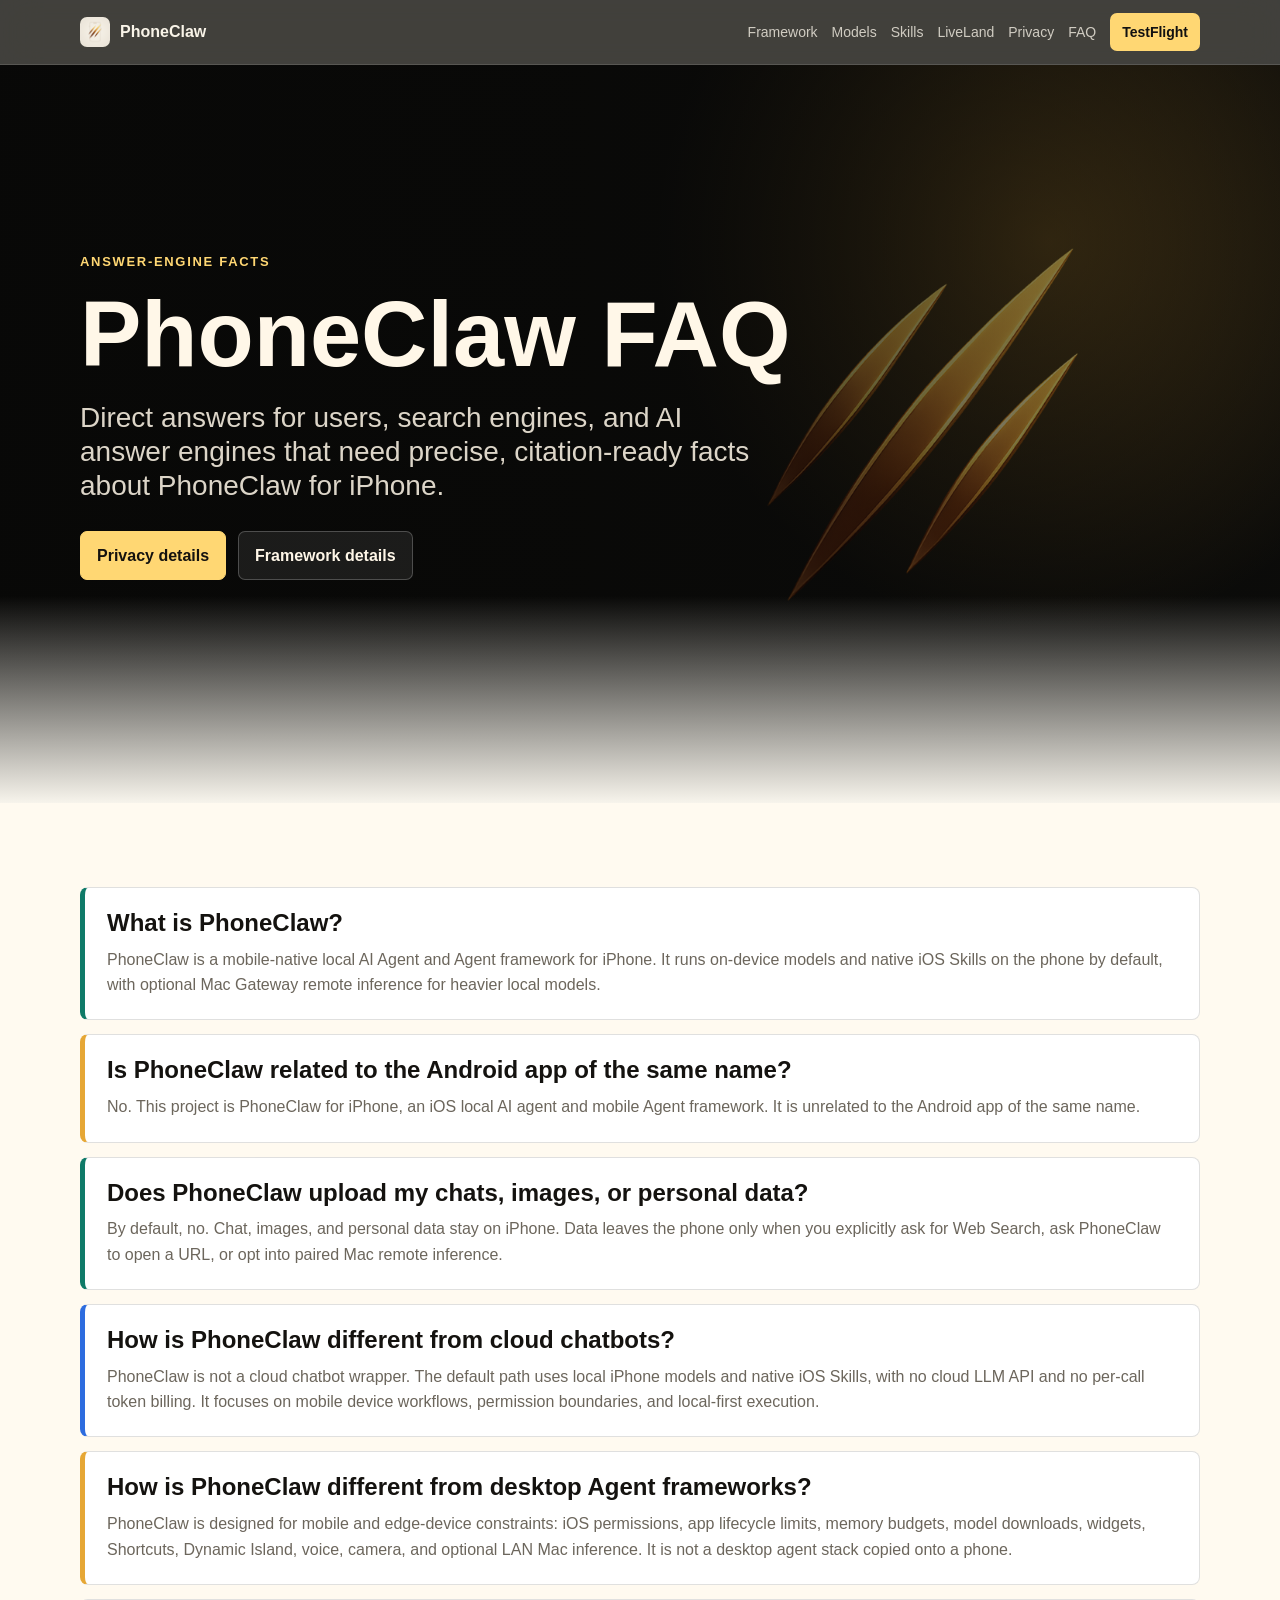
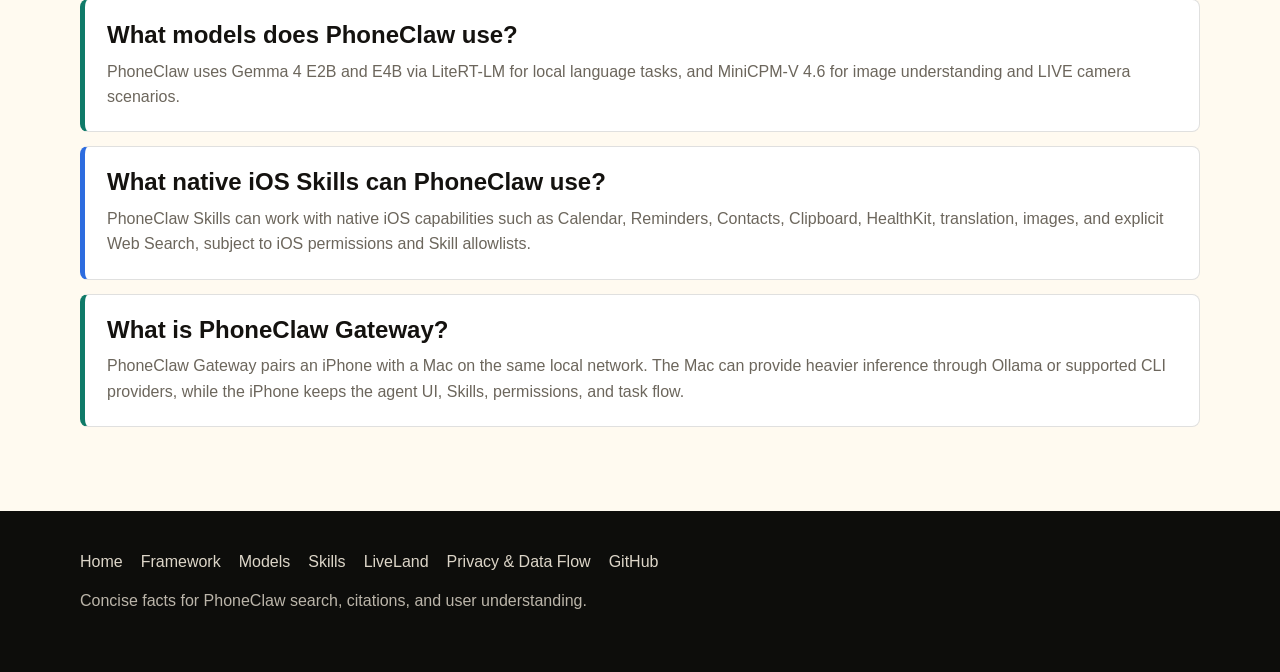
==== site/faq/index.html @ 48722c70 "Complete SEO GEO coverage" ====
<!doctype html>
<html lang="en">
<head>
<meta charset="utf-8">
<meta name="viewport" content="width=device-width, initial-scale=1">
<title>PhoneClaw FAQ - local iPhone AI agent facts</title>
<meta name="description" content="Direct answers about PhoneClaw: what it is, whether it uploads data, how it differs from cloud chatbots and desktop agent frameworks, and when Mac remote inference is used.">
<meta name="robots" content="index,follow,max-image-preview:large">
<link rel="canonical" href="https://kellyvv.github.io/PhoneClaw/faq/">

<meta property="og:type" content="article">
<meta property="og:site_name" content="PhoneClaw">
<meta property="og:title" content="PhoneClaw FAQ - local iPhone AI agent facts">
<meta property="og:description" content="Direct answers for search and answer engines about PhoneClaw for iPhone.">
<meta property="og:url" content="https://kellyvv.github.io/PhoneClaw/faq/">
<meta property="og:image" content="https://kellyvv.github.io/PhoneClaw/assets/banner.jpg">
<meta name="twitter:card" content="summary_large_image">
<meta name="twitter:title" content="PhoneClaw FAQ">
<meta name="twitter:description" content="What PhoneClaw is, what stays local, and how the mobile Agent framework works.">
<meta name="twitter:image" content="https://kellyvv.github.io/PhoneClaw/assets/banner.jpg">

<link rel="icon" href="../assets/app-icon.png">
<link rel="stylesheet" href="../assets/style.css">
<script type="application/ld+json">
{
  "@context": "https://schema.org",
  "@graph": [
    {
      "@type": "FAQPage",
      "@id": "https://kellyvv.github.io/PhoneClaw/faq/#faq",
      "url": "https://kellyvv.github.io/PhoneClaw/faq/",
      "name": "PhoneClaw FAQ",
      "mainEntity": [
        {
          "@type": "Question",
          "name": "What is PhoneClaw?",
          "acceptedAnswer": {
            "@type": "Answer",
            "text": "PhoneClaw is a mobile-native local AI Agent and Agent framework for iPhone. It runs on-device models and native iOS Skills on the phone by default, with optional Mac Gateway remote inference for heavier local models."
          }
        },
        {
          "@type": "Question",
          "name": "Is PhoneClaw related to the Android app of the same name?",
          "acceptedAnswer": {
            "@type": "Answer",
            "text": "No. This project is PhoneClaw for iPhone, an iOS local AI agent and mobile Agent framework. It is unrelated to the Android app of the same name."
          }
        },
        {
          "@type": "Question",
          "name": "Does PhoneClaw upload my chats, images, or personal data?",
          "acceptedAnswer": {
            "@type": "Answer",
            "text": "By default, no. Chat, images, and personal data stay on iPhone. Data leaves the phone only when the user explicitly asks for Web Search, asks PhoneClaw to open a URL, or opts into paired Mac remote inference."
          }
        },
        {
          "@type": "Question",
          "name": "How is PhoneClaw different from cloud chatbots?",
          "acceptedAnswer": {
            "@type": "Answer",
            "text": "PhoneClaw is not a cloud chatbot wrapper. The default path uses local iPhone models and native iOS Skills, with no cloud LLM API and no per-call token billing. It focuses on mobile device workflows, permission boundaries, and local-first execution."
          }
        },
        {
          "@type": "Question",
          "name": "How is PhoneClaw different from desktop Agent frameworks?",
          "acceptedAnswer": {
            "@type": "Answer",
            "text": "PhoneClaw is designed for mobile and edge-device constraints: iOS permissions, app lifecycle limits, memory budgets, model downloads, widgets, Shortcuts, Dynamic Island, voice, camera, and optional LAN Mac inference. It is not a desktop agent stack copied onto a phone."
          }
        },
        {
          "@type": "Question",
          "name": "What models does PhoneClaw use?",
          "acceptedAnswer": {
            "@type": "Answer",
            "text": "PhoneClaw uses Gemma 4 E2B and E4B via LiteRT-LM for local language tasks, and MiniCPM-V 4.6 for image understanding and LIVE camera scenarios."
          }
        },
        {
          "@type": "Question",
          "name": "What native iOS Skills can PhoneClaw use?",
          "acceptedAnswer": {
            "@type": "Answer",
            "text": "PhoneClaw Skills can work with native iOS capabilities such as Calendar, Reminders, Contacts, Clipboard, HealthKit, translation, images, and explicit Web Search, subject to iOS permissions and Skill allowlists."
          }
        },
        {
          "@type": "Question",
          "name": "What is PhoneClaw Gateway?",
          "acceptedAnswer": {
            "@type": "Answer",
            "text": "PhoneClaw Gateway pairs an iPhone with a Mac on the same local network. The Mac can provide heavier inference through Ollama or supported CLI providers, while the iPhone keeps the agent UI, Skills, permissions, and task flow."
          }
        }
      ]
    },
    {
      "@type": "BreadcrumbList",
      "@id": "https://kellyvv.github.io/PhoneClaw/faq/#breadcrumb",
      "itemListElement": [
        { "@type": "ListItem", "position": 1, "name": "PhoneClaw", "item": "https://kellyvv.github.io/PhoneClaw/" },
        { "@type": "ListItem", "position": 2, "name": "FAQ", "item": "https://kellyvv.github.io/PhoneClaw/faq/" }
      ]
    }
  ]
}
</script>
</head>
<body>

<nav class="site-nav">
  <div class="wrap">
    <a class="brand" href="../"><img src="../assets/app-icon.png" alt="">PhoneClaw</a>
    <div class="nav-links">
      <a href="../mobile-agent-framework/">Framework</a>
      <a href="../on-device-gemma/">Models</a>
      <a href="../skills/">Skills</a>
      <a href="../liveland/">LiveLand</a>
      <a href="../privacy/">Privacy</a>
      <a href="../faq/">FAQ</a>
      <a class="nav-cta" href="https://testflight.apple.com/join/YuUSwq78">TestFlight</a>
    </div>
  </div>
</nav>

<header class="hero">
  <div class="wrap">
    <div class="hero-content">
      <p class="eyebrow">Answer-engine facts</p>
      <h1>PhoneClaw FAQ</h1>
      <p class="lede">Direct answers for users, search engines, and AI answer engines that need precise, citation-ready facts about PhoneClaw for iPhone.</p>
      <div class="hero-actions">
        <a class="button primary" href="../privacy/">Privacy details</a>
        <a class="button" href="../mobile-agent-framework/">Framework details</a>
      </div>
    </div>
  </div>
</header>

<main>
  <section class="band light">
    <div class="wrap faq-list">
      <article class="data-row">
        <h2>What is PhoneClaw?</h2>
        <p>PhoneClaw is a mobile-native local AI Agent and Agent framework for iPhone. It runs on-device models and native iOS Skills on the phone by default, with optional Mac Gateway remote inference for heavier local models.</p>
      </article>
      <article class="data-row warn">
        <h2>Is PhoneClaw related to the Android app of the same name?</h2>
        <p>No. This project is PhoneClaw for iPhone, an iOS local AI agent and mobile Agent framework. It is unrelated to the Android app of the same name.</p>
      </article>
      <article class="data-row">
        <h2>Does PhoneClaw upload my chats, images, or personal data?</h2>
        <p>By default, no. Chat, images, and personal data stay on iPhone. Data leaves the phone only when you explicitly ask for Web Search, ask PhoneClaw to open a URL, or opt into paired Mac remote inference.</p>
      </article>
      <article class="data-row remote">
        <h2>How is PhoneClaw different from cloud chatbots?</h2>
        <p>PhoneClaw is not a cloud chatbot wrapper. The default path uses local iPhone models and native iOS Skills, with no cloud LLM API and no per-call token billing. It focuses on mobile device workflows, permission boundaries, and local-first execution.</p>
      </article>
      <article class="data-row warn">
        <h2>How is PhoneClaw different from desktop Agent frameworks?</h2>
        <p>PhoneClaw is designed for mobile and edge-device constraints: iOS permissions, app lifecycle limits, memory budgets, model downloads, widgets, Shortcuts, Dynamic Island, voice, camera, and optional LAN Mac inference. It is not a desktop agent stack copied onto a phone.</p>
      </article>
      <article class="data-row">
        <h2>What models does PhoneClaw use?</h2>
        <p>PhoneClaw uses Gemma 4 E2B and E4B via LiteRT-LM for local language tasks, and MiniCPM-V 4.6 for image understanding and LIVE camera scenarios.</p>
      </article>
      <article class="data-row remote">
        <h2>What native iOS Skills can PhoneClaw use?</h2>
        <p>PhoneClaw Skills can work with native iOS capabilities such as Calendar, Reminders, Contacts, Clipboard, HealthKit, translation, images, and explicit Web Search, subject to iOS permissions and Skill allowlists.</p>
      </article>
      <article class="data-row">
        <h2>What is PhoneClaw Gateway?</h2>
        <p>PhoneClaw Gateway pairs an iPhone with a Mac on the same local network. The Mac can provide heavier inference through Ollama or supported CLI providers, while the iPhone keeps the agent UI, Skills, permissions, and task flow.</p>
      </article>
    </div>
  </section>
</main>

<footer class="footer">
  <div class="wrap">
    <div class="footer-row">
      <a href="../">Home</a>
      <a href="../mobile-agent-framework/">Framework</a>
      <a href="../on-device-gemma/">Models</a>
      <a href="../skills/">Skills</a>
      <a href="../liveland/">LiveLand</a>
      <a href="../privacy/">Privacy &amp; Data Flow</a>
      <a href="https://github.com/kellyvv/PhoneClaw">GitHub</a>
    </div>
    <p>Concise facts for PhoneClaw search, citations, and user understanding.</p>
  </div>
</footer>

</body>
</html>
---- site/assets/style.css ----
:root {
  --ink: #14120f;
  --paper: #f7f4ec;
  --paper-2: #fffaf0;
  --muted: #6c665c;
  --line: rgba(20, 18, 15, 0.13);
  --panel: #ffffff;
  --night: #0d0d0b;
  --night-2: #16130f;
  --gold: #e6a735;
  --gold-2: #ffd773;
  --green: #0f7a68;
  --blue: #2d6cdf;
  --max: 1120px;
}

* { box-sizing: border-box; }

html {
  -webkit-text-size-adjust: 100%;
  scroll-behavior: smooth;
}

body {
  margin: 0;
  color: var(--ink);
  background: var(--paper);
  font-family: -apple-system, BlinkMacSystemFont, "Segoe UI", "PingFang SC",
    "Hiragino Sans", Roboto, Helvetica, Arial, sans-serif;
  font-size: 16px;
  line-height: 1.58;
  -webkit-font-smoothing: antialiased;
}

img { max-width: 100%; display: block; }
a { color: inherit; }

.wrap {
  width: min(var(--max), calc(100% - 40px));
  margin: 0 auto;
}

.site-nav {
  position: sticky;
  top: 0;
  z-index: 20;
  color: #f9f4e8;
  background: rgba(13, 13, 11, 0.78);
  border-bottom: 1px solid rgba(255, 255, 255, 0.12);
  backdrop-filter: blur(18px) saturate(150%);
}

.site-nav .wrap {
  height: 64px;
  display: flex;
  align-items: center;
  gap: 22px;
}

.brand {
  display: inline-flex;
  align-items: center;
  gap: 10px;
  margin-right: auto;
  font-weight: 700;
  text-decoration: none;
}

.brand img {
  width: 30px;
  height: 30px;
  border-radius: 7px;
}

.nav-links {
  display: flex;
  align-items: center;
  gap: 14px;
}

.nav-links a {
  color: rgba(249, 244, 232, 0.78);
  font-size: 14px;
  text-decoration: none;
}

.nav-links a:hover { color: #fff; }

.nav-cta {
  color: #111 !important;
  background: var(--gold-2);
  padding: 8px 12px;
  border-radius: 7px;
  font-weight: 700;
}

.hero {
  min-height: 82vh;
  color: #fff7e8;
  display: flex;
  align-items: center;
  position: relative;
  overflow: hidden;
  background:
    linear-gradient(90deg, rgba(8, 8, 7, 0.96) 0%, rgba(8, 8, 7, 0.82) 44%, rgba(8, 8, 7, 0.35) 100%),
    radial-gradient(circle at 82% 24%, rgba(230, 167, 53, 0.34), transparent 33%),
    url("brand-mark.png") right 7% center / min(50vw, 620px) no-repeat,
    var(--night);
}

.hero::after {
  content: "";
  position: absolute;
  inset: auto 0 0;
  height: 28%;
  background: linear-gradient(0deg, var(--paper) 0%, transparent 100%);
  pointer-events: none;
}

.hero-content {
  position: relative;
  z-index: 1;
  max-width: 760px;
  padding: 96px 0 108px;
}

.eyebrow {
  color: var(--gold-2);
  margin: 0 0 18px;
  font-size: 13px;
  font-weight: 800;
  letter-spacing: 0.13em;
  text-transform: uppercase;
}

h1, h2, h3, p { margin-top: 0; }

h1 {
  font-size: clamp(44px, 8vw, 92px);
  line-height: 0.96;
  letter-spacing: 0;
  margin-bottom: 22px;
}

.lede {
  max-width: 690px;
  color: rgba(255, 247, 232, 0.86);
  font-size: clamp(20px, 2.4vw, 28px);
  line-height: 1.22;
  margin-bottom: 28px;
}

.hero-actions {
  display: flex;
  flex-wrap: wrap;
  gap: 12px;
  margin-bottom: 24px;
}

.button {
  display: inline-flex;
  align-items: center;
  justify-content: center;
  min-height: 44px;
  padding: 11px 16px;
  border-radius: 7px;
  border: 1px solid rgba(255, 255, 255, 0.22);
  text-decoration: none;
  font-weight: 700;
  color: #fff7e8;
  background: rgba(255, 255, 255, 0.08);
}

.button.primary {
  color: #14120f;
  border-color: var(--gold-2);
  background: var(--gold-2);
}

.button.dark {
  color: #fff7e8;
  border-color: #1b1712;
  background: #14120f;
}

.button.light {
  color: #14120f;
  border-color: var(--line);
  background: #fff;
}

.button:hover { transform: translateY(-1px); }

.disamb {
  max-width: 640px;
  color: rgba(255, 247, 232, 0.72);
  font-size: 14px;
  margin-bottom: 0;
}

.band {
  padding: 84px 0;
}

.band.tight { padding: 58px 0; }
.band.dark { color: #fff7e8; background: var(--night); }
.band.light { background: var(--paper-2); }
.band.white { background: #fff; }

.section-head {
  display: grid;
  grid-template-columns: minmax(0, 0.9fr) minmax(280px, 0.7fr);
  gap: 44px;
  align-items: end;
  margin-bottom: 34px;
}

.section-kicker {
  color: var(--green);
  font-size: 13px;
  font-weight: 800;
  letter-spacing: 0.12em;
  text-transform: uppercase;
  margin-bottom: 10px;
}

.dark .section-kicker { color: var(--gold-2); }

h2 {
  font-size: clamp(30px, 4.2vw, 52px);
  line-height: 1.02;
  letter-spacing: 0;
  margin-bottom: 0;
}

.section-copy {
  color: var(--muted);
  font-size: 18px;
  margin-bottom: 0;
}

.dark .section-copy { color: rgba(255, 247, 232, 0.72); }

.product-grid {
  display: grid;
  grid-template-columns: 1.05fr 0.95fr;
  gap: 28px;
  align-items: stretch;
}

.showcase {
  min-height: 520px;
  border-radius: 8px;
  overflow: hidden;
  background:
    linear-gradient(180deg, rgba(13, 13, 11, 0.14), rgba(13, 13, 11, 0.92)),
    url("banner.jpg") center / cover no-repeat;
  position: relative;
  border: 1px solid var(--line);
}

.showcase-content {
  position: absolute;
  left: 28px;
  right: 28px;
  bottom: 28px;
  color: #fff7e8;
}

.showcase-content h3 {
  font-size: 28px;
  line-height: 1.08;
  margin-bottom: 10px;
}

.showcase-content p {
  color: rgba(255, 247, 232, 0.78);
  margin-bottom: 0;
}

.capability-grid {
  display: grid;
  grid-template-columns: repeat(2, minmax(0, 1fr));
  gap: 14px;
}

.tile, .panel, .step, .data-row {
  border: 1px solid var(--line);
  background: var(--panel);
  border-radius: 8px;
}

.tile {
  min-height: 156px;
  padding: 20px;
}

.tile img {
  width: 38px;
  height: 38px;
  border-radius: 9px;
  margin-bottom: 16px;
}

.tile h3, .panel h3, .step h3, .data-row h3 {
  font-size: 18px;
  line-height: 1.18;
  margin-bottom: 8px;
}

.tile p, .panel p, .step p, .data-row p {
  color: var(--muted);
  margin-bottom: 0;
}

.stack {
  display: grid;
  grid-template-columns: repeat(4, minmax(0, 1fr));
  gap: 14px;
}

.panel {
  padding: 22px;
  min-height: 214px;
}

.panel-label {
  display: inline-block;
  color: var(--green);
  font-size: 12px;
  font-weight: 800;
  letter-spacing: 0.1em;
  text-transform: uppercase;
  margin-bottom: 16px;
}

.dark .panel {
  color: #fff7e8;
  background: rgba(255, 255, 255, 0.065);
  border-color: rgba(255, 255, 255, 0.14);
}

.dark .panel p { color: rgba(255, 247, 232, 0.7); }
.dark .panel-label { color: var(--gold-2); }

.flow {
  display: grid;
  grid-template-columns: repeat(3, minmax(0, 1fr));
  gap: 14px;
}

.data-row {
  padding: 22px;
  border-left: 5px solid var(--green);
}

.data-row.warn { border-left-color: var(--gold); }
.data-row.remote { border-left-color: var(--blue); }

.faq-list {
  display: grid;
  gap: 14px;
}

.faq-list .data-row h2 {
  font-size: 24px;
  line-height: 1.12;
  margin-bottom: 10px;
}

.mac-layout {
  display: grid;
  grid-template-columns: 0.9fr 1.1fr;
  gap: 36px;
  align-items: center;
}

.device-cluster {
  min-height: 380px;
  position: relative;
  border-radius: 8px;
  background:
    radial-gradient(circle at 35% 32%, rgba(255, 215, 115, 0.28), transparent 30%),
    linear-gradient(135deg, #171411, #0d0d0b);
  border: 1px solid rgba(255, 255, 255, 0.12);
  overflow: hidden;
}

.phone-shape, .mac-shape {
  position: absolute;
  border: 1px solid rgba(255, 247, 232, 0.26);
  background: rgba(255, 255, 255, 0.06);
  box-shadow: 0 28px 80px rgba(0, 0, 0, 0.35);
}

.phone-shape {
  width: 168px;
  height: 306px;
  left: 42px;
  top: 38px;
  border-radius: 32px;
}

.phone-shape img {
  width: 70px;
  height: 70px;
  margin: 116px auto 0;
  border-radius: 17px;
}

.mac-shape {
  width: 310px;
  height: 198px;
  right: 38px;
  bottom: 52px;
  border-radius: 15px;
}

.mac-shape::after {
  content: "";
  position: absolute;
  left: 36px;
  right: 36px;
  bottom: -18px;
  height: 18px;
  background: rgba(255, 255, 255, 0.16);
  border-radius: 0 0 18px 18px;
}

.mac-shape code {
  position: absolute;
  left: 24px;
  top: 26px;
  color: var(--gold-2);
  font-size: 13px;
  background: transparent;
}

.signal {
  position: absolute;
  left: 194px;
  top: 166px;
  color: var(--gold-2);
  font-weight: 800;
  letter-spacing: 0.08em;
}

.steps {
  display: grid;
  gap: 12px;
}

.step {
  padding: 18px 20px;
  display: grid;
  grid-template-columns: 42px 1fr;
  gap: 14px;
  align-items: start;
}

.step-num {
  width: 34px;
  height: 34px;
  border-radius: 50%;
  display: grid;
  place-items: center;
  color: #14120f;
  background: var(--gold-2);
  font-weight: 800;
}

.privacy-table {
  width: 100%;
  border-collapse: collapse;
  background: #fff;
  border: 1px solid var(--line);
  border-radius: 8px;
  overflow: hidden;
  display: table;
}

.privacy-table th, .privacy-table td {
  padding: 16px;
  border-bottom: 1px solid var(--line);
  text-align: left;
  vertical-align: top;
}

.privacy-table tr:last-child td { border-bottom: none; }
.privacy-table th {
  color: var(--muted);
  font-size: 12px;
  text-transform: uppercase;
  letter-spacing: 0.08em;
}

.status {
  display: inline-flex;
  padding: 4px 8px;
  border-radius: 999px;
  font-size: 12px;
  font-weight: 800;
  background: #e9f5f1;
  color: var(--green);
  white-space: nowrap;
}

.status.warn {
  background: #fff2cf;
  color: #7a5100;
}

.lang-note {
  color: var(--muted);
  margin-top: 26px;
}

.footer {
  color: rgba(255, 247, 232, 0.72);
  background: var(--night);
  padding: 38px 0 58px;
}

.footer-row {
  display: flex;
  flex-wrap: wrap;
  gap: 18px;
  margin-bottom: 14px;
}

.footer a { color: rgba(255, 247, 232, 0.86); text-decoration: none; }
.footer p { margin-bottom: 0; }

code {
  font-family: ui-monospace, SFMono-Regular, Menlo, Consolas, monospace;
  background: rgba(20, 18, 15, 0.08);
  padding: 2px 6px;
  border-radius: 5px;
}

.dark code { color: var(--gold-2); background: rgba(255, 255, 255, 0.08); }

@media (max-width: 900px) {
  .nav-links { display: none; }
  .hero {
    min-height: 760px;
    background:
      linear-gradient(180deg, rgba(8, 8, 7, 0.96) 0%, rgba(8, 8, 7, 0.86) 56%, rgba(8, 8, 7, 0.38) 100%),
      radial-gradient(circle at 74% 18%, rgba(230, 167, 53, 0.34), transparent 32%),
      url("brand-mark.png") center 82% / min(82vw, 420px) no-repeat,
      var(--night);
  }
  .hero-content { padding: 106px 0 300px; }
  .section-head, .product-grid, .mac-layout {
    grid-template-columns: 1fr;
  }
  .stack, .flow {
    grid-template-columns: repeat(2, minmax(0, 1fr));
  }
  .showcase { min-height: 430px; }
}

@media (max-width: 620px) {
  .wrap { width: min(100% - 28px, var(--max)); }
  .site-nav .wrap { height: 58px; }
  .hero { min-height: 720px; }
  .hero-content { padding-top: 82px; }
  .button { width: 100%; }
  .band { padding: 58px 0; }
  .capability-grid, .stack, .flow {
    grid-template-columns: 1fr;
  }
  .privacy-table,
  .privacy-table tbody,
  .privacy-table tr,
  .privacy-table th,
  .privacy-table td {
    display: block;
  }
  .privacy-table thead { display: none; }
  .privacy-table tr { border-bottom: 1px solid var(--line); }
  .privacy-table tr:last-child { border-bottom: none; }
  .privacy-table td { border-bottom: none; padding: 12px 14px; }
  .privacy-table td::before {
    content: attr(data-label);
    display: block;
    color: var(--muted);
    font-size: 11px;
    text-transform: uppercase;
    letter-spacing: 0.08em;
    margin-bottom: 4px;
  }
  .device-cluster { min-height: 430px; }
  .phone-shape { left: 24px; top: 34px; width: 138px; height: 252px; }
  .phone-shape img { width: 58px; height: 58px; margin-top: 96px; }
  .mac-shape { right: 20px; bottom: 54px; width: 230px; height: 152px; }
  .signal { left: 150px; top: 154px; font-size: 13px; }
}
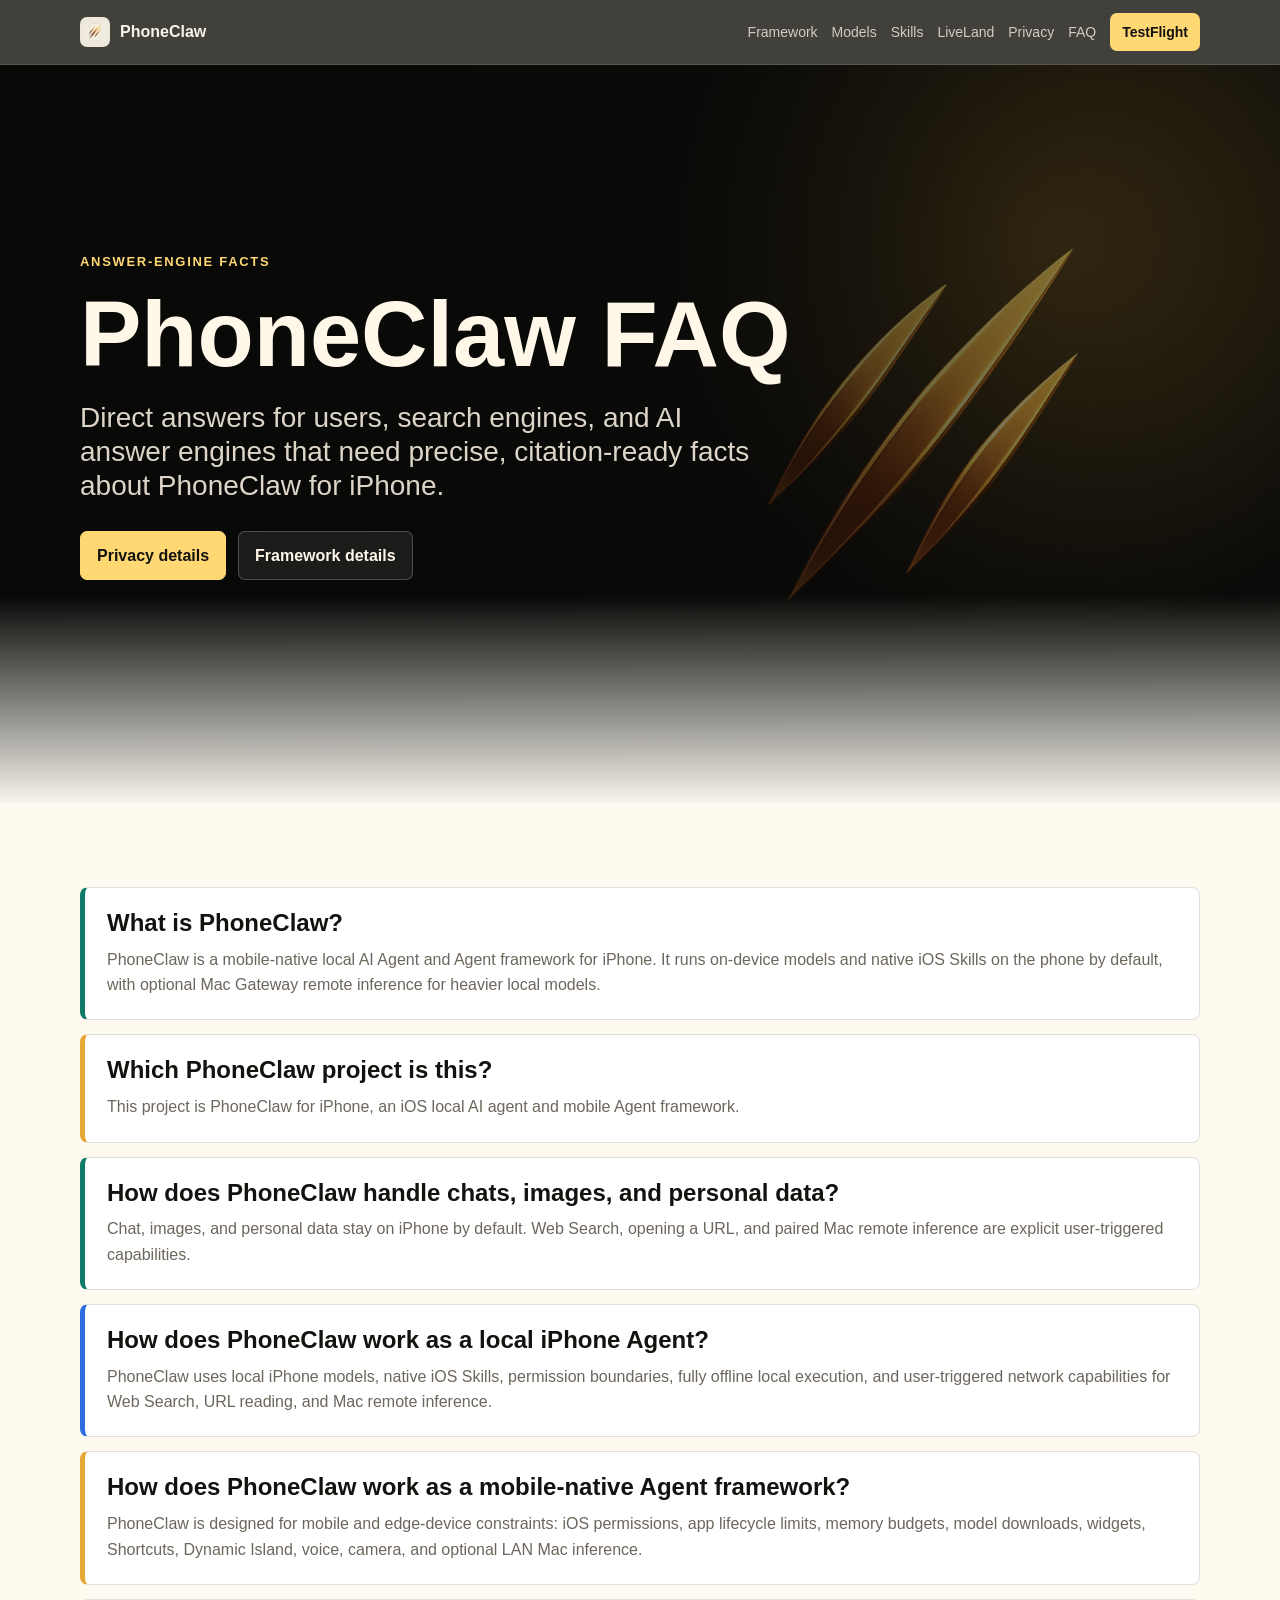
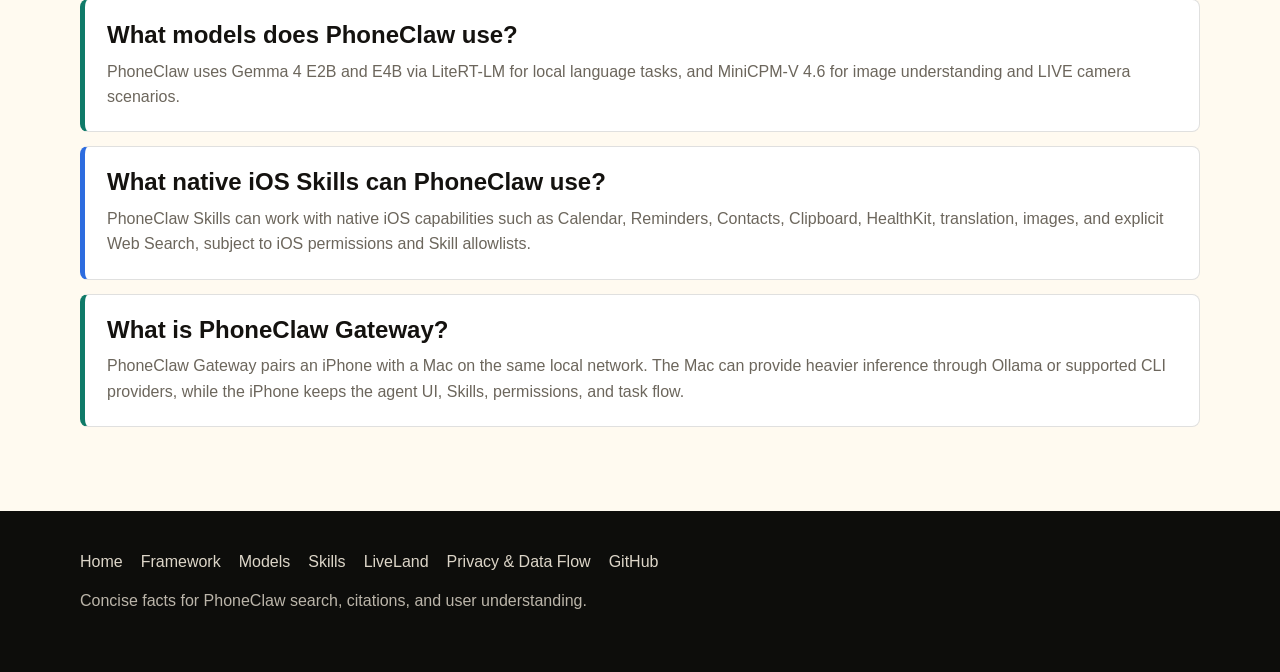
==== commit 69010c5f: "Use positive SEO positioning copy" ====
--- a/site/faq/index.html
+++ b/site/faq/index.html
@@ -4,7 +4,7 @@
 <meta charset="utf-8">
 <meta name="viewport" content="width=device-width, initial-scale=1">
 <title>PhoneClaw FAQ - local iPhone AI agent facts</title>
-<meta name="description" content="Direct answers about PhoneClaw: what it is, whether it uploads data, how it differs from cloud chatbots and desktop agent frameworks, and when Mac remote inference is used.">
+<meta name="description" content="Direct answers about PhoneClaw: what it is, how it handles data, how the mobile Agent framework works, which models it uses, and when Mac remote inference is used.">
 <meta name="robots" content="index,follow,max-image-preview:large">
 <link rel="canonical" href="https://kellyvv.github.io/PhoneClaw/faq/">
 
@@ -41,34 +41,34 @@
         },
         {
           "@type": "Question",
-          "name": "Is PhoneClaw related to the Android app of the same name?",
+          "name": "Which PhoneClaw project is this?",
           "acceptedAnswer": {
             "@type": "Answer",
-            "text": "No. This project is PhoneClaw for iPhone, an iOS local AI agent and mobile Agent framework. It is unrelated to the Android app of the same name."
+            "text": "This project is PhoneClaw for iPhone, an iOS local AI agent and mobile Agent framework."
           }
         },
         {
           "@type": "Question",
-          "name": "Does PhoneClaw upload my chats, images, or personal data?",
+          "name": "How does PhoneClaw handle chats, images, and personal data?",
           "acceptedAnswer": {
             "@type": "Answer",
-            "text": "By default, no. Chat, images, and personal data stay on iPhone. Data leaves the phone only when the user explicitly asks for Web Search, asks PhoneClaw to open a URL, or opts into paired Mac remote inference."
+            "text": "Chat, images, and personal data stay on iPhone by default. Web Search, opening a URL, and paired Mac remote inference are explicit user-triggered capabilities."
           }
         },
         {
           "@type": "Question",
-          "name": "How is PhoneClaw different from cloud chatbots?",
+          "name": "How does PhoneClaw work as a local iPhone Agent?",
           "acceptedAnswer": {
             "@type": "Answer",
-            "text": "PhoneClaw is not a cloud chatbot wrapper. The default path uses local iPhone models and native iOS Skills, with no cloud LLM API and no per-call token billing. It focuses on mobile device workflows, permission boundaries, and local-first execution."
+            "text": "PhoneClaw uses local iPhone models, native iOS Skills, permission boundaries, fully offline local execution, and user-triggered network capabilities for Web Search, URL reading, and Mac remote inference."
           }
         },
         {
           "@type": "Question",
-          "name": "How is PhoneClaw different from desktop Agent frameworks?",
+          "name": "How does PhoneClaw work as a mobile-native Agent framework?",
           "acceptedAnswer": {
             "@type": "Answer",
-            "text": "PhoneClaw is designed for mobile and edge-device constraints: iOS permissions, app lifecycle limits, memory budgets, model downloads, widgets, Shortcuts, Dynamic Island, voice, camera, and optional LAN Mac inference. It is not a desktop agent stack copied onto a phone."
+            "text": "PhoneClaw is designed for mobile and edge-device constraints: iOS permissions, app lifecycle limits, memory budgets, model downloads, widgets, Shortcuts, Dynamic Island, voice, camera, and optional LAN Mac inference."
           }
         },
         {
@@ -148,20 +148,20 @@
         <p>PhoneClaw is a mobile-native local AI Agent and Agent framework for iPhone. It runs on-device models and native iOS Skills on the phone by default, with optional Mac Gateway remote inference for heavier local models.</p>
       </article>
       <article class="data-row warn">
-        <h2>Is PhoneClaw related to the Android app of the same name?</h2>
-        <p>No. This project is PhoneClaw for iPhone, an iOS local AI agent and mobile Agent framework. It is unrelated to the Android app of the same name.</p>
+        <h2>Which PhoneClaw project is this?</h2>
+        <p>This project is PhoneClaw for iPhone, an iOS local AI agent and mobile Agent framework.</p>
       </article>
       <article class="data-row">
-        <h2>Does PhoneClaw upload my chats, images, or personal data?</h2>
-        <p>By default, no. Chat, images, and personal data stay on iPhone. Data leaves the phone only when you explicitly ask for Web Search, ask PhoneClaw to open a URL, or opt into paired Mac remote inference.</p>
+        <h2>How does PhoneClaw handle chats, images, and personal data?</h2>
+        <p>Chat, images, and personal data stay on iPhone by default. Web Search, opening a URL, and paired Mac remote inference are explicit user-triggered capabilities.</p>
       </article>
       <article class="data-row remote">
-        <h2>How is PhoneClaw different from cloud chatbots?</h2>
-        <p>PhoneClaw is not a cloud chatbot wrapper. The default path uses local iPhone models and native iOS Skills, with no cloud LLM API and no per-call token billing. It focuses on mobile device workflows, permission boundaries, and local-first execution.</p>
+        <h2>How does PhoneClaw work as a local iPhone Agent?</h2>
+        <p>PhoneClaw uses local iPhone models, native iOS Skills, permission boundaries, fully offline local execution, and user-triggered network capabilities for Web Search, URL reading, and Mac remote inference.</p>
       </article>
       <article class="data-row warn">
-        <h2>How is PhoneClaw different from desktop Agent frameworks?</h2>
-        <p>PhoneClaw is designed for mobile and edge-device constraints: iOS permissions, app lifecycle limits, memory budgets, model downloads, widgets, Shortcuts, Dynamic Island, voice, camera, and optional LAN Mac inference. It is not a desktop agent stack copied onto a phone.</p>
+        <h2>How does PhoneClaw work as a mobile-native Agent framework?</h2>
+        <p>PhoneClaw is designed for mobile and edge-device constraints: iOS permissions, app lifecycle limits, memory budgets, model downloads, widgets, Shortcuts, Dynamic Island, voice, camera, and optional LAN Mac inference.</p>
       </article>
       <article class="data-row">
         <h2>What models does PhoneClaw use?</h2>
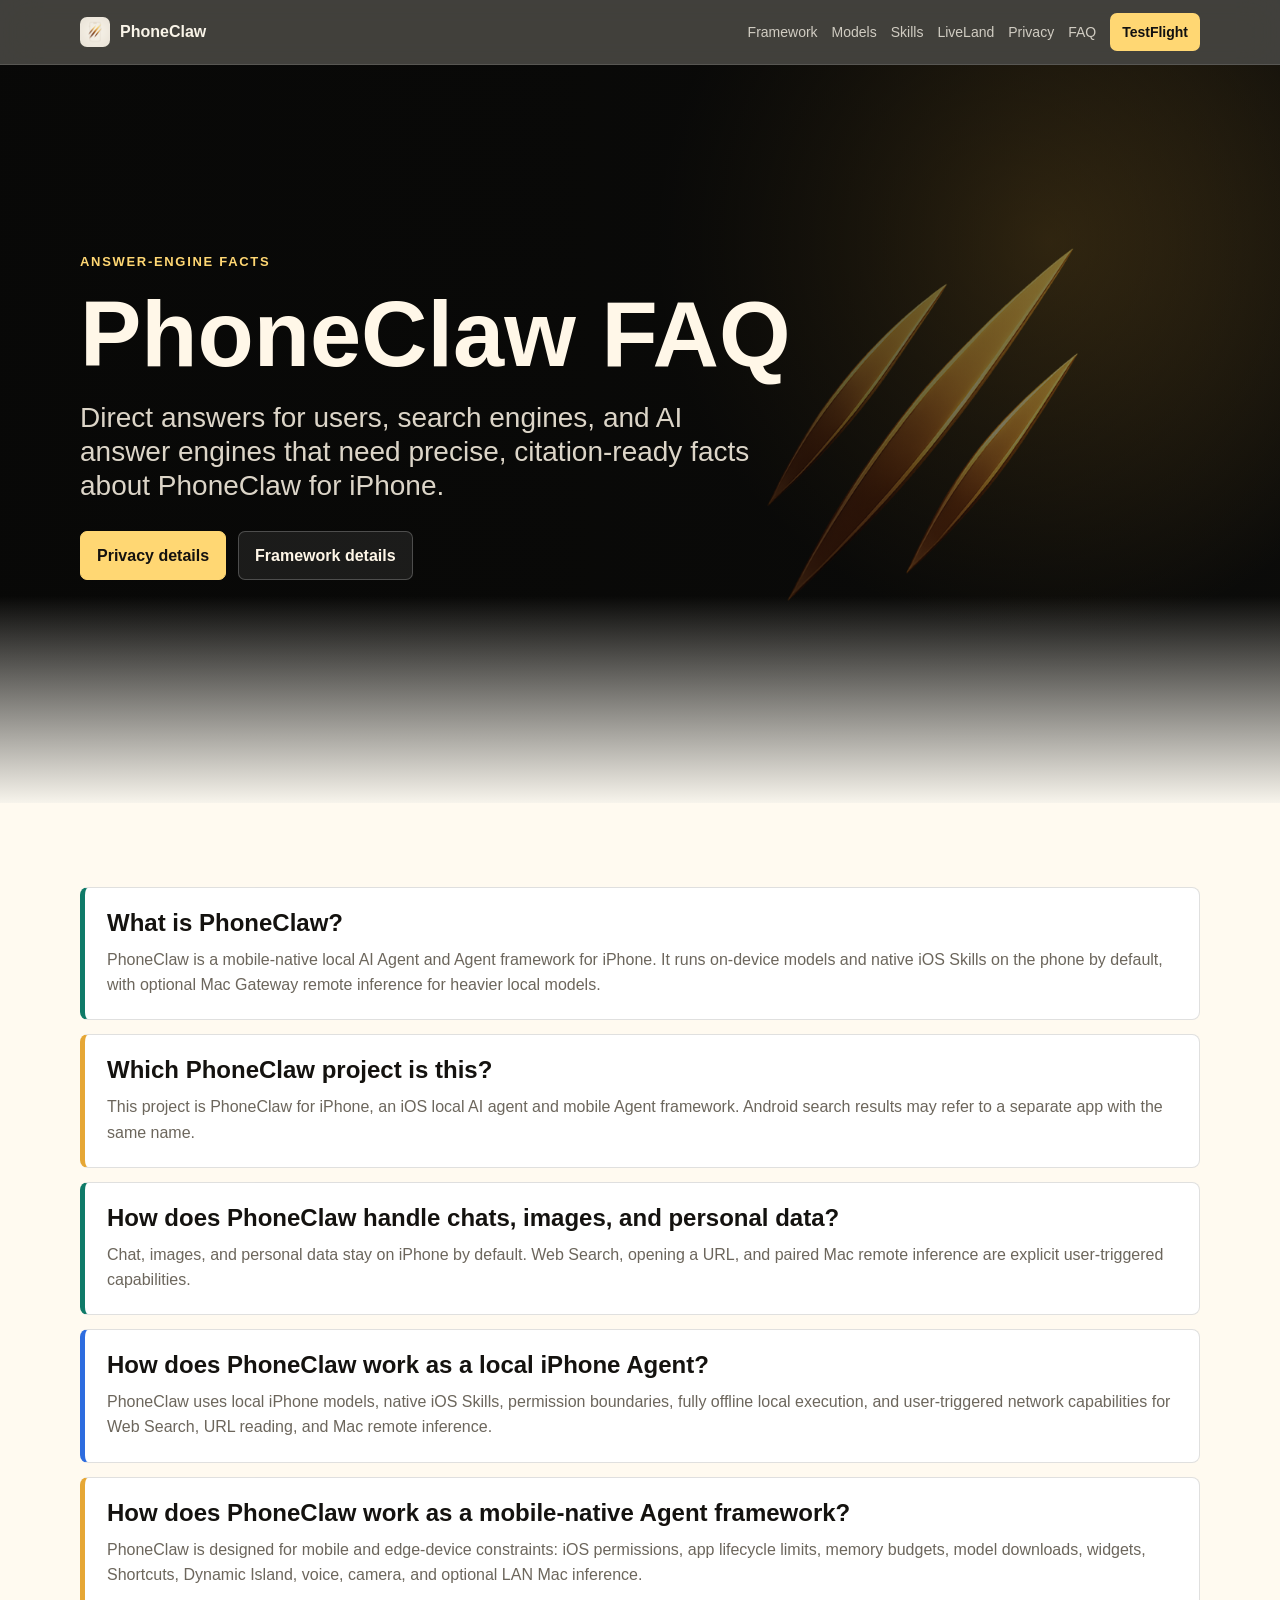
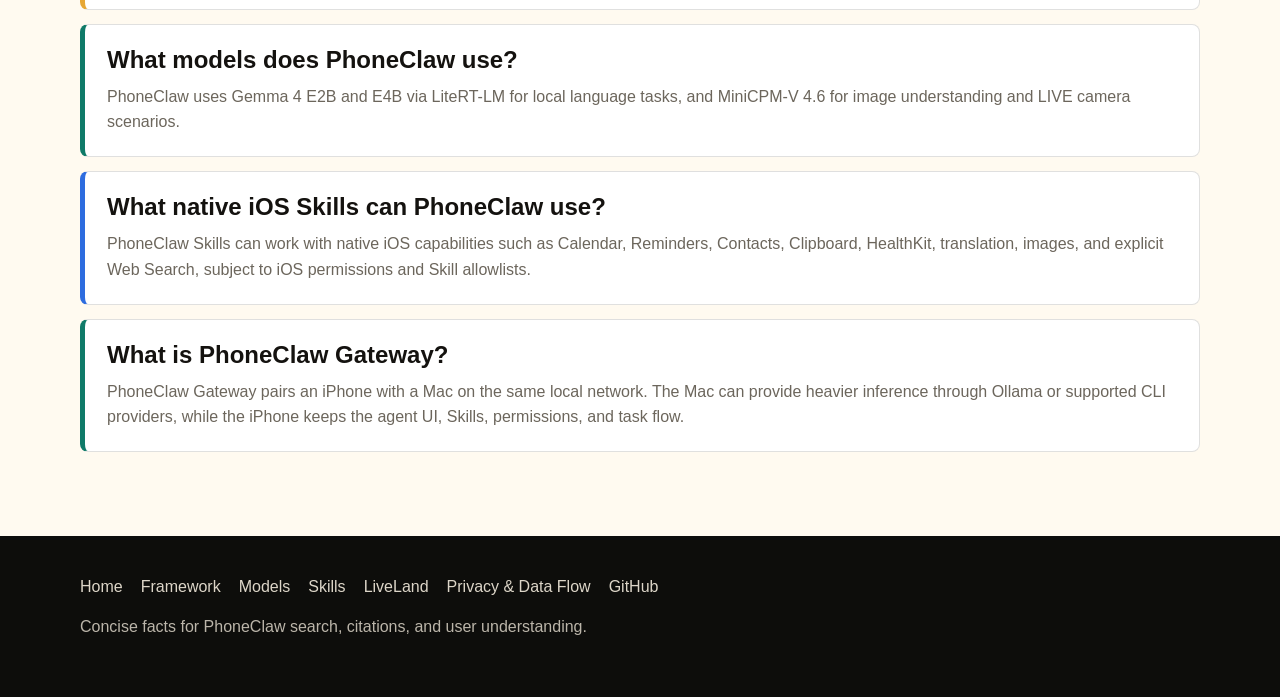
==== commit 5fa982a9: "Clarify PhoneClaw iPhone FAQ disambiguation" ====
--- a/site/faq/index.html
+++ b/site/faq/index.html
@@ -44,7 +44,7 @@
           "name": "Which PhoneClaw project is this?",
           "acceptedAnswer": {
             "@type": "Answer",
-            "text": "This project is PhoneClaw for iPhone, an iOS local AI agent and mobile Agent framework."
+            "text": "This project is PhoneClaw for iPhone, an iOS local AI agent and mobile Agent framework. Android search results may refer to a separate app with the same name."
           }
         },
         {
@@ -149,7 +149,7 @@
       </article>
       <article class="data-row warn">
         <h2>Which PhoneClaw project is this?</h2>
-        <p>This project is PhoneClaw for iPhone, an iOS local AI agent and mobile Agent framework.</p>
+        <p>This project is PhoneClaw for iPhone, an iOS local AI agent and mobile Agent framework. Android search results may refer to a separate app with the same name.</p>
       </article>
       <article class="data-row">
         <h2>How does PhoneClaw handle chats, images, and personal data?</h2>
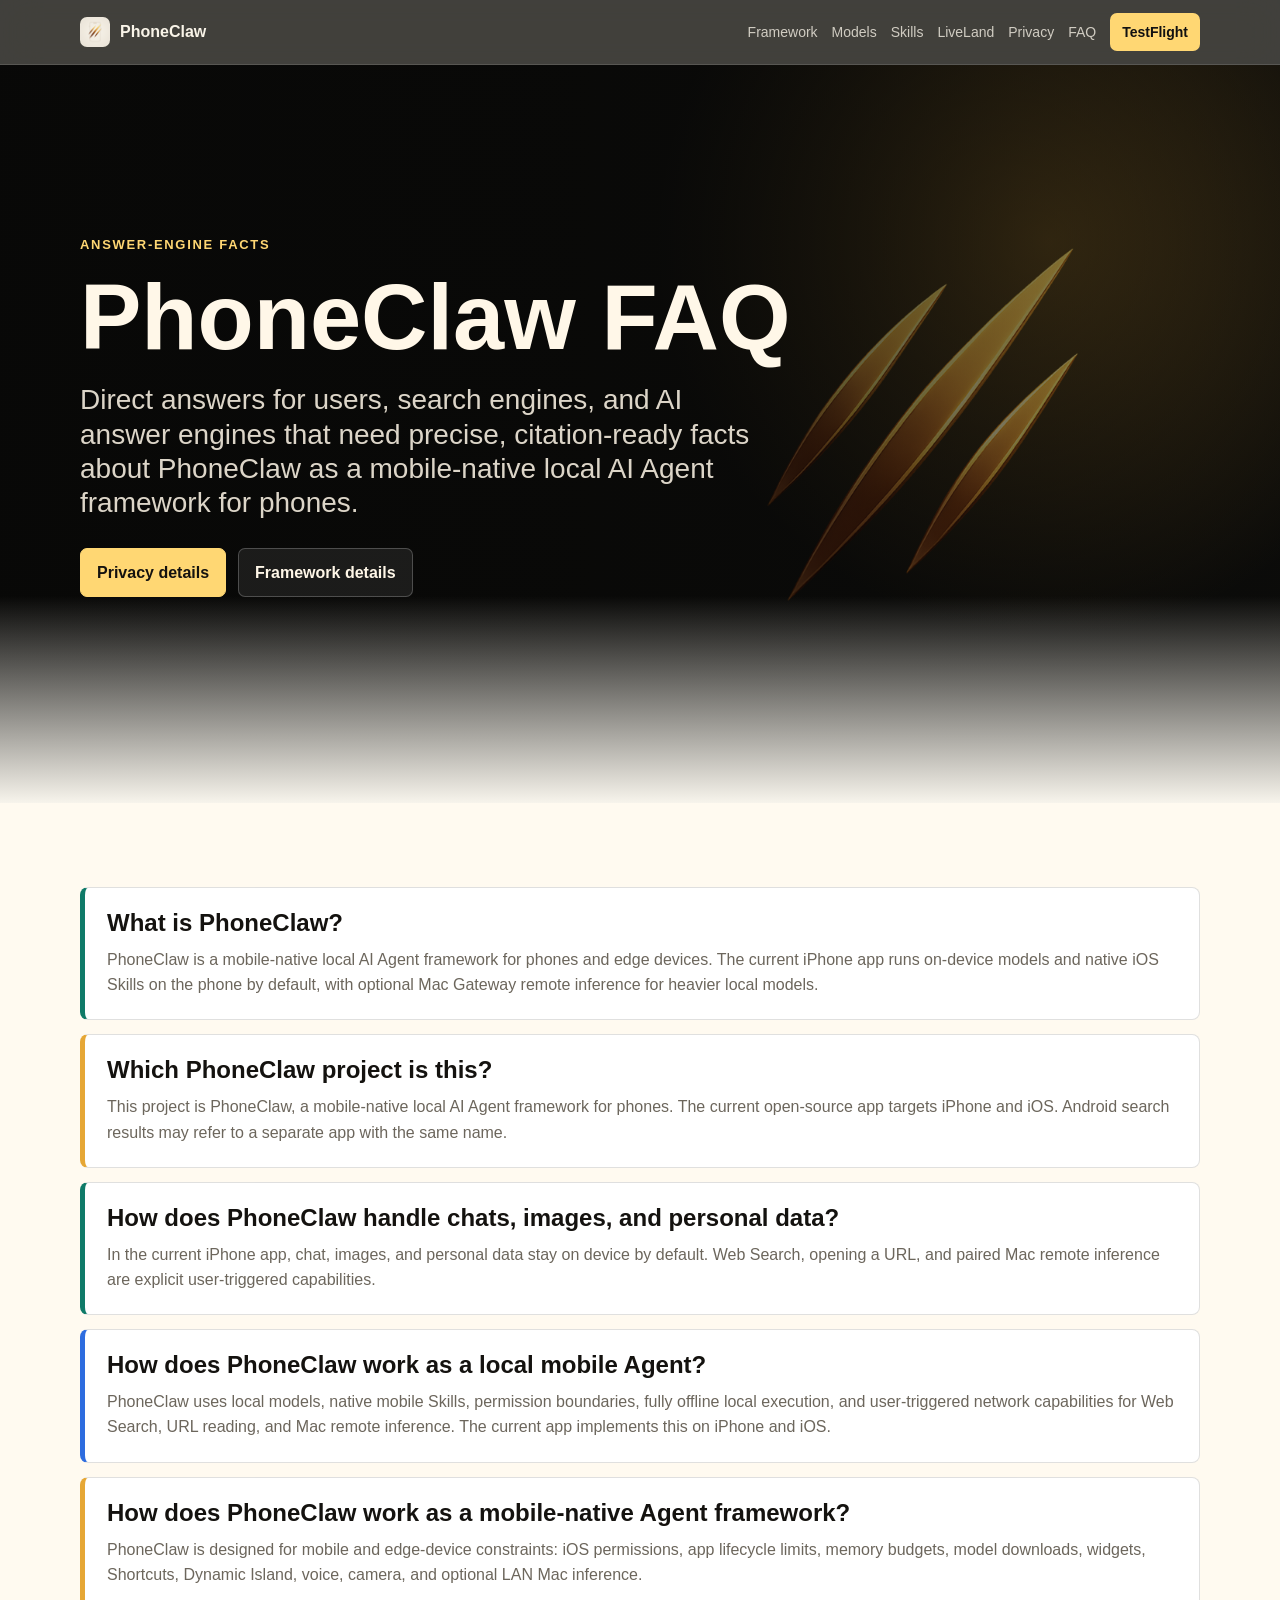
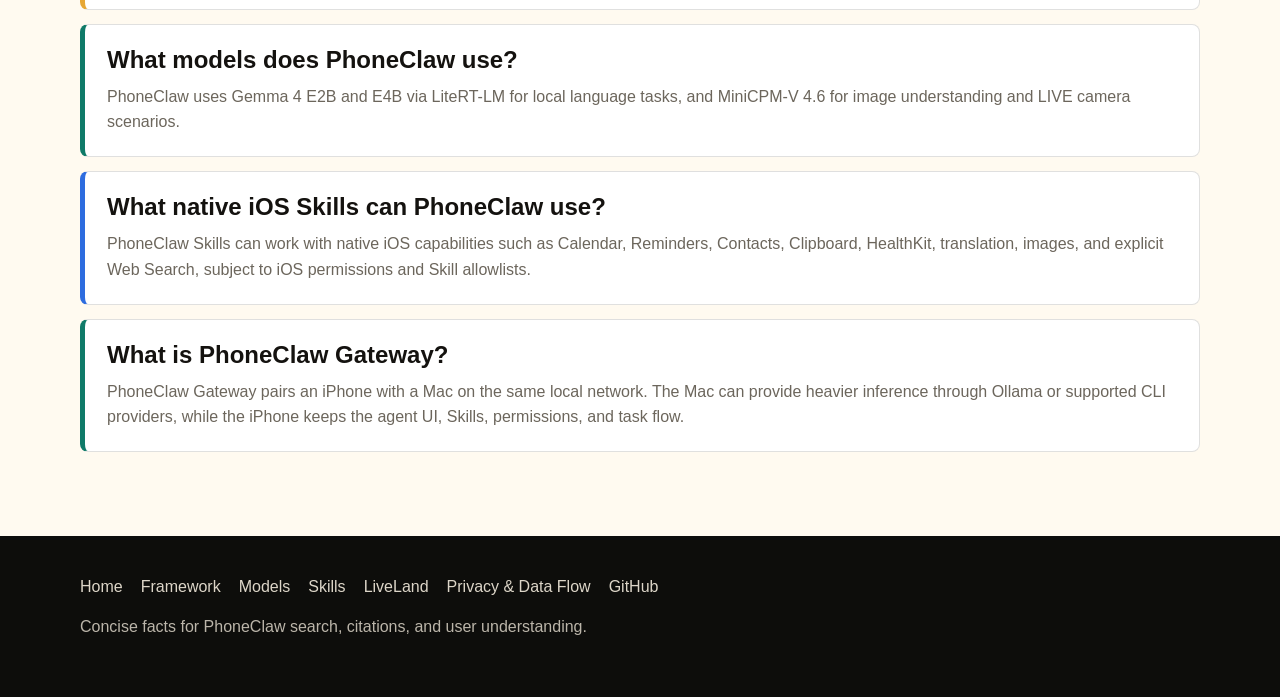
==== commit a7145540: "Align SEO copy with mobile framework positioning" ====
--- a/site/faq/index.html
+++ b/site/faq/index.html
@@ -3,15 +3,15 @@
 <head>
 <meta charset="utf-8">
 <meta name="viewport" content="width=device-width, initial-scale=1">
-<title>PhoneClaw FAQ - local iPhone AI agent facts</title>
+<title>PhoneClaw FAQ - mobile local AI agent framework facts</title>
 <meta name="description" content="Direct answers about PhoneClaw: what it is, how it handles data, how the mobile Agent framework works, which models it uses, and when Mac remote inference is used.">
 <meta name="robots" content="index,follow,max-image-preview:large">
 <link rel="canonical" href="https://kellyvv.github.io/PhoneClaw/faq/">
 
 <meta property="og:type" content="article">
 <meta property="og:site_name" content="PhoneClaw">
-<meta property="og:title" content="PhoneClaw FAQ - local iPhone AI agent facts">
-<meta property="og:description" content="Direct answers for search and answer engines about PhoneClaw for iPhone.">
+<meta property="og:title" content="PhoneClaw FAQ - mobile local AI agent framework facts">
+<meta property="og:description" content="Direct answers for search and answer engines about PhoneClaw, a mobile-native local AI Agent framework for phones.">
 <meta property="og:url" content="https://kellyvv.github.io/PhoneClaw/faq/">
 <meta property="og:image" content="https://kellyvv.github.io/PhoneClaw/assets/banner.jpg">
 <meta name="twitter:card" content="summary_large_image">
@@ -36,7 +36,7 @@
           "name": "What is PhoneClaw?",
           "acceptedAnswer": {
             "@type": "Answer",
-            "text": "PhoneClaw is a mobile-native local AI Agent and Agent framework for iPhone. It runs on-device models and native iOS Skills on the phone by default, with optional Mac Gateway remote inference for heavier local models."
+            "text": "PhoneClaw is a mobile-native local AI Agent framework for phones and edge devices. The current iPhone app runs on-device models and native iOS Skills on the phone by default, with optional Mac Gateway remote inference for heavier local models."
           }
         },
         {
@@ -44,7 +44,7 @@
           "name": "Which PhoneClaw project is this?",
           "acceptedAnswer": {
             "@type": "Answer",
-            "text": "This project is PhoneClaw for iPhone, an iOS local AI agent and mobile Agent framework. Android search results may refer to a separate app with the same name."
+            "text": "This project is PhoneClaw, a mobile-native local AI Agent framework for phones. The current open-source app targets iPhone and iOS. Android search results may refer to a separate app with the same name."
           }
         },
         {
@@ -52,15 +52,15 @@
           "name": "How does PhoneClaw handle chats, images, and personal data?",
           "acceptedAnswer": {
             "@type": "Answer",
-            "text": "Chat, images, and personal data stay on iPhone by default. Web Search, opening a URL, and paired Mac remote inference are explicit user-triggered capabilities."
+            "text": "In the current iPhone app, chat, images, and personal data stay on device by default. Web Search, opening a URL, and paired Mac remote inference are explicit user-triggered capabilities."
           }
         },
         {
           "@type": "Question",
-          "name": "How does PhoneClaw work as a local iPhone Agent?",
+          "name": "How does PhoneClaw work as a local mobile Agent?",
           "acceptedAnswer": {
             "@type": "Answer",
-            "text": "PhoneClaw uses local iPhone models, native iOS Skills, permission boundaries, fully offline local execution, and user-triggered network capabilities for Web Search, URL reading, and Mac remote inference."
+            "text": "PhoneClaw uses local models, native mobile Skills, permission boundaries, fully offline local execution, and user-triggered network capabilities for Web Search, URL reading, and Mac remote inference. The current app implements this on iPhone and iOS."
           }
         },
         {
@@ -131,7 +131,7 @@
     <div class="hero-content">
       <p class="eyebrow">Answer-engine facts</p>
       <h1>PhoneClaw FAQ</h1>
-      <p class="lede">Direct answers for users, search engines, and AI answer engines that need precise, citation-ready facts about PhoneClaw for iPhone.</p>
+      <p class="lede">Direct answers for users, search engines, and AI answer engines that need precise, citation-ready facts about PhoneClaw as a mobile-native local AI Agent framework for phones.</p>
       <div class="hero-actions">
         <a class="button primary" href="../privacy/">Privacy details</a>
         <a class="button" href="../mobile-agent-framework/">Framework details</a>
@@ -145,19 +145,19 @@
     <div class="wrap faq-list">
       <article class="data-row">
         <h2>What is PhoneClaw?</h2>
-        <p>PhoneClaw is a mobile-native local AI Agent and Agent framework for iPhone. It runs on-device models and native iOS Skills on the phone by default, with optional Mac Gateway remote inference for heavier local models.</p>
+        <p>PhoneClaw is a mobile-native local AI Agent framework for phones and edge devices. The current iPhone app runs on-device models and native iOS Skills on the phone by default, with optional Mac Gateway remote inference for heavier local models.</p>
       </article>
       <article class="data-row warn">
         <h2>Which PhoneClaw project is this?</h2>
-        <p>This project is PhoneClaw for iPhone, an iOS local AI agent and mobile Agent framework. Android search results may refer to a separate app with the same name.</p>
+        <p>This project is PhoneClaw, a mobile-native local AI Agent framework for phones. The current open-source app targets iPhone and iOS. Android search results may refer to a separate app with the same name.</p>
       </article>
       <article class="data-row">
         <h2>How does PhoneClaw handle chats, images, and personal data?</h2>
-        <p>Chat, images, and personal data stay on iPhone by default. Web Search, opening a URL, and paired Mac remote inference are explicit user-triggered capabilities.</p>
+        <p>In the current iPhone app, chat, images, and personal data stay on device by default. Web Search, opening a URL, and paired Mac remote inference are explicit user-triggered capabilities.</p>
       </article>
       <article class="data-row remote">
-        <h2>How does PhoneClaw work as a local iPhone Agent?</h2>
-        <p>PhoneClaw uses local iPhone models, native iOS Skills, permission boundaries, fully offline local execution, and user-triggered network capabilities for Web Search, URL reading, and Mac remote inference.</p>
+        <h2>How does PhoneClaw work as a local mobile Agent?</h2>
+        <p>PhoneClaw uses local models, native mobile Skills, permission boundaries, fully offline local execution, and user-triggered network capabilities for Web Search, URL reading, and Mac remote inference. The current app implements this on iPhone and iOS.</p>
       </article>
       <article class="data-row warn">
         <h2>How does PhoneClaw work as a mobile-native Agent framework?</h2>
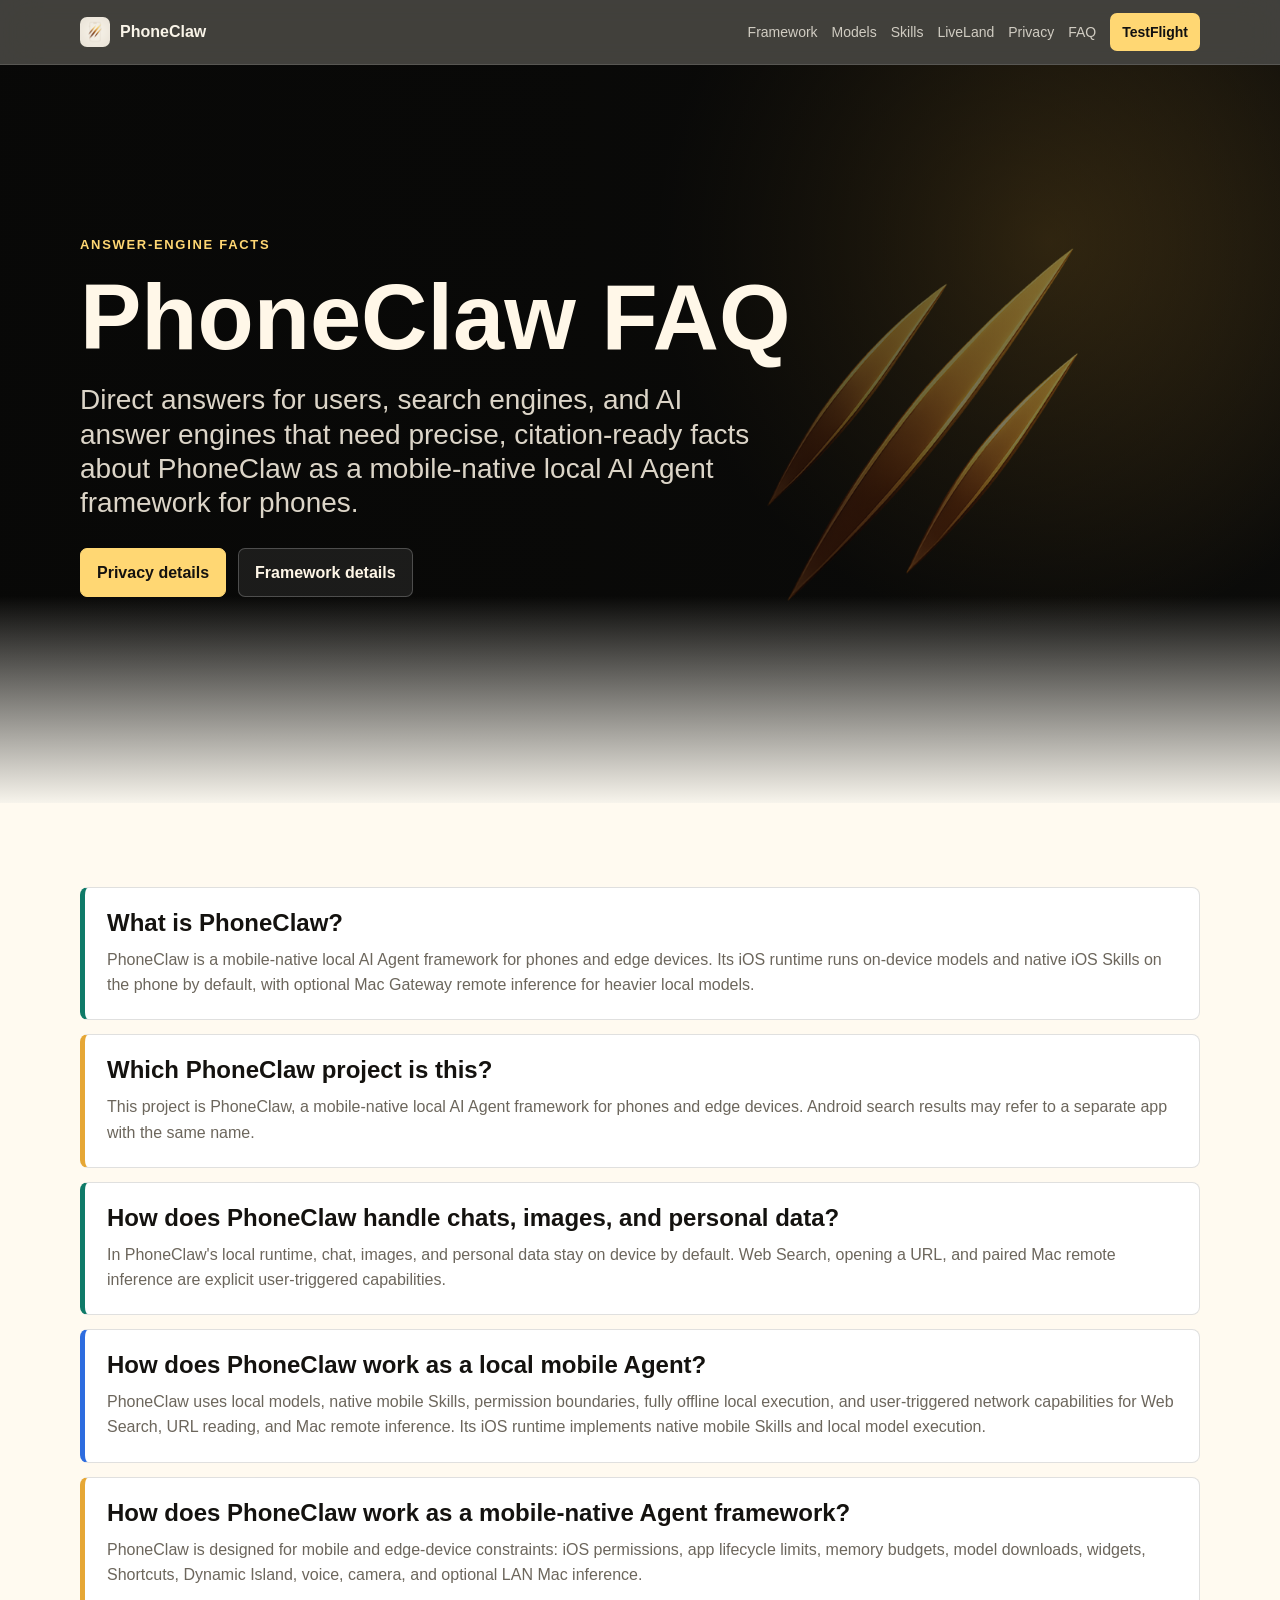
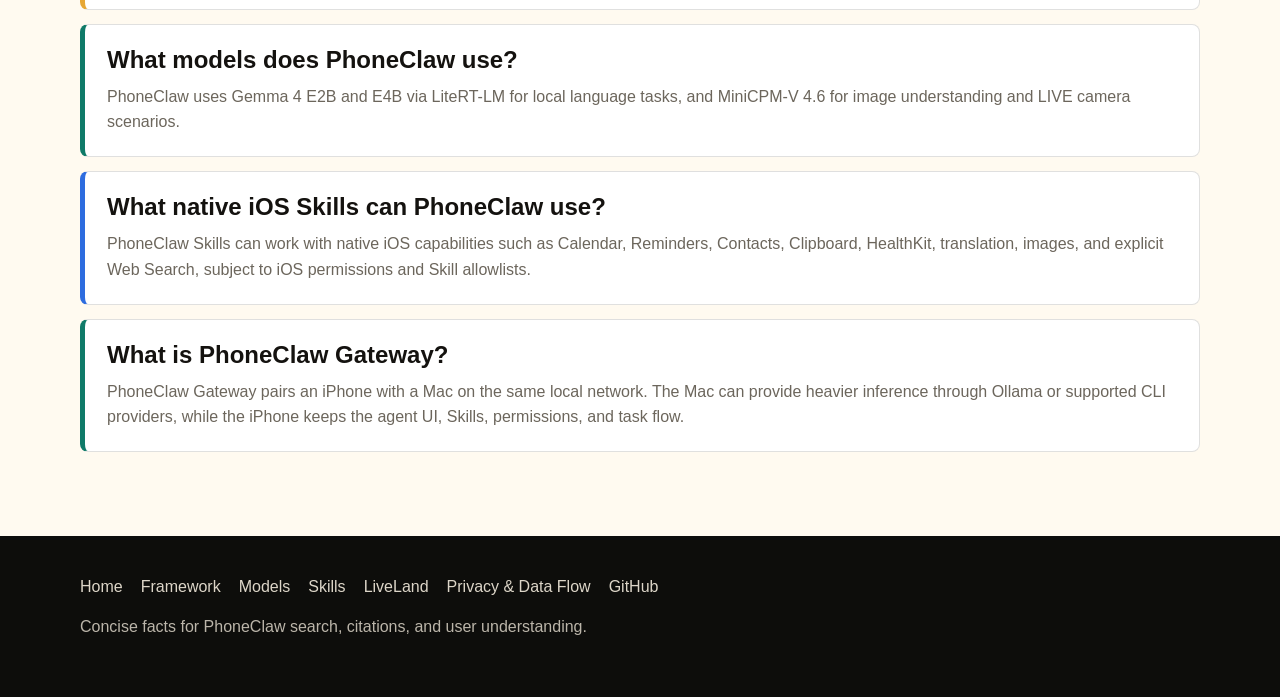
==== commit 8d932ccc: "Refine mobile framework SEO positioning" ====
--- a/site/faq/index.html
+++ b/site/faq/index.html
@@ -36,7 +36,7 @@
           "name": "What is PhoneClaw?",
           "acceptedAnswer": {
             "@type": "Answer",
-            "text": "PhoneClaw is a mobile-native local AI Agent framework for phones and edge devices. The current iPhone app runs on-device models and native iOS Skills on the phone by default, with optional Mac Gateway remote inference for heavier local models."
+            "text": "PhoneClaw is a mobile-native local AI Agent framework for phones and edge devices. Its iOS runtime runs on-device models and native iOS Skills on the phone by default, with optional Mac Gateway remote inference for heavier local models."
           }
         },
         {
@@ -44,7 +44,7 @@
           "name": "Which PhoneClaw project is this?",
           "acceptedAnswer": {
             "@type": "Answer",
-            "text": "This project is PhoneClaw, a mobile-native local AI Agent framework for phones. The current open-source app targets iPhone and iOS. Android search results may refer to a separate app with the same name."
+            "text": "This project is PhoneClaw, a mobile-native local AI Agent framework for phones and edge devices. Android search results may refer to a separate app with the same name."
           }
         },
         {
@@ -52,7 +52,7 @@
           "name": "How does PhoneClaw handle chats, images, and personal data?",
           "acceptedAnswer": {
             "@type": "Answer",
-            "text": "In the current iPhone app, chat, images, and personal data stay on device by default. Web Search, opening a URL, and paired Mac remote inference are explicit user-triggered capabilities."
+            "text": "In PhoneClaw's local runtime, chat, images, and personal data stay on device by default. Web Search, opening a URL, and paired Mac remote inference are explicit user-triggered capabilities."
           }
         },
         {
@@ -60,7 +60,7 @@
           "name": "How does PhoneClaw work as a local mobile Agent?",
           "acceptedAnswer": {
             "@type": "Answer",
-            "text": "PhoneClaw uses local models, native mobile Skills, permission boundaries, fully offline local execution, and user-triggered network capabilities for Web Search, URL reading, and Mac remote inference. The current app implements this on iPhone and iOS."
+            "text": "PhoneClaw uses local models, native mobile Skills, permission boundaries, fully offline local execution, and user-triggered network capabilities for Web Search, URL reading, and Mac remote inference. Its iOS runtime implements native mobile Skills and local model execution."
           }
         },
         {
@@ -145,19 +145,19 @@
     <div class="wrap faq-list">
       <article class="data-row">
         <h2>What is PhoneClaw?</h2>
-        <p>PhoneClaw is a mobile-native local AI Agent framework for phones and edge devices. The current iPhone app runs on-device models and native iOS Skills on the phone by default, with optional Mac Gateway remote inference for heavier local models.</p>
+        <p>PhoneClaw is a mobile-native local AI Agent framework for phones and edge devices. Its iOS runtime runs on-device models and native iOS Skills on the phone by default, with optional Mac Gateway remote inference for heavier local models.</p>
       </article>
       <article class="data-row warn">
         <h2>Which PhoneClaw project is this?</h2>
-        <p>This project is PhoneClaw, a mobile-native local AI Agent framework for phones. The current open-source app targets iPhone and iOS. Android search results may refer to a separate app with the same name.</p>
+        <p>This project is PhoneClaw, a mobile-native local AI Agent framework for phones and edge devices. Android search results may refer to a separate app with the same name.</p>
       </article>
       <article class="data-row">
         <h2>How does PhoneClaw handle chats, images, and personal data?</h2>
-        <p>In the current iPhone app, chat, images, and personal data stay on device by default. Web Search, opening a URL, and paired Mac remote inference are explicit user-triggered capabilities.</p>
+        <p>In PhoneClaw's local runtime, chat, images, and personal data stay on device by default. Web Search, opening a URL, and paired Mac remote inference are explicit user-triggered capabilities.</p>
       </article>
       <article class="data-row remote">
         <h2>How does PhoneClaw work as a local mobile Agent?</h2>
-        <p>PhoneClaw uses local models, native mobile Skills, permission boundaries, fully offline local execution, and user-triggered network capabilities for Web Search, URL reading, and Mac remote inference. The current app implements this on iPhone and iOS.</p>
+        <p>PhoneClaw uses local models, native mobile Skills, permission boundaries, fully offline local execution, and user-triggered network capabilities for Web Search, URL reading, and Mac remote inference. Its iOS runtime implements native mobile Skills and local model execution.</p>
       </article>
       <article class="data-row warn">
         <h2>How does PhoneClaw work as a mobile-native Agent framework?</h2>
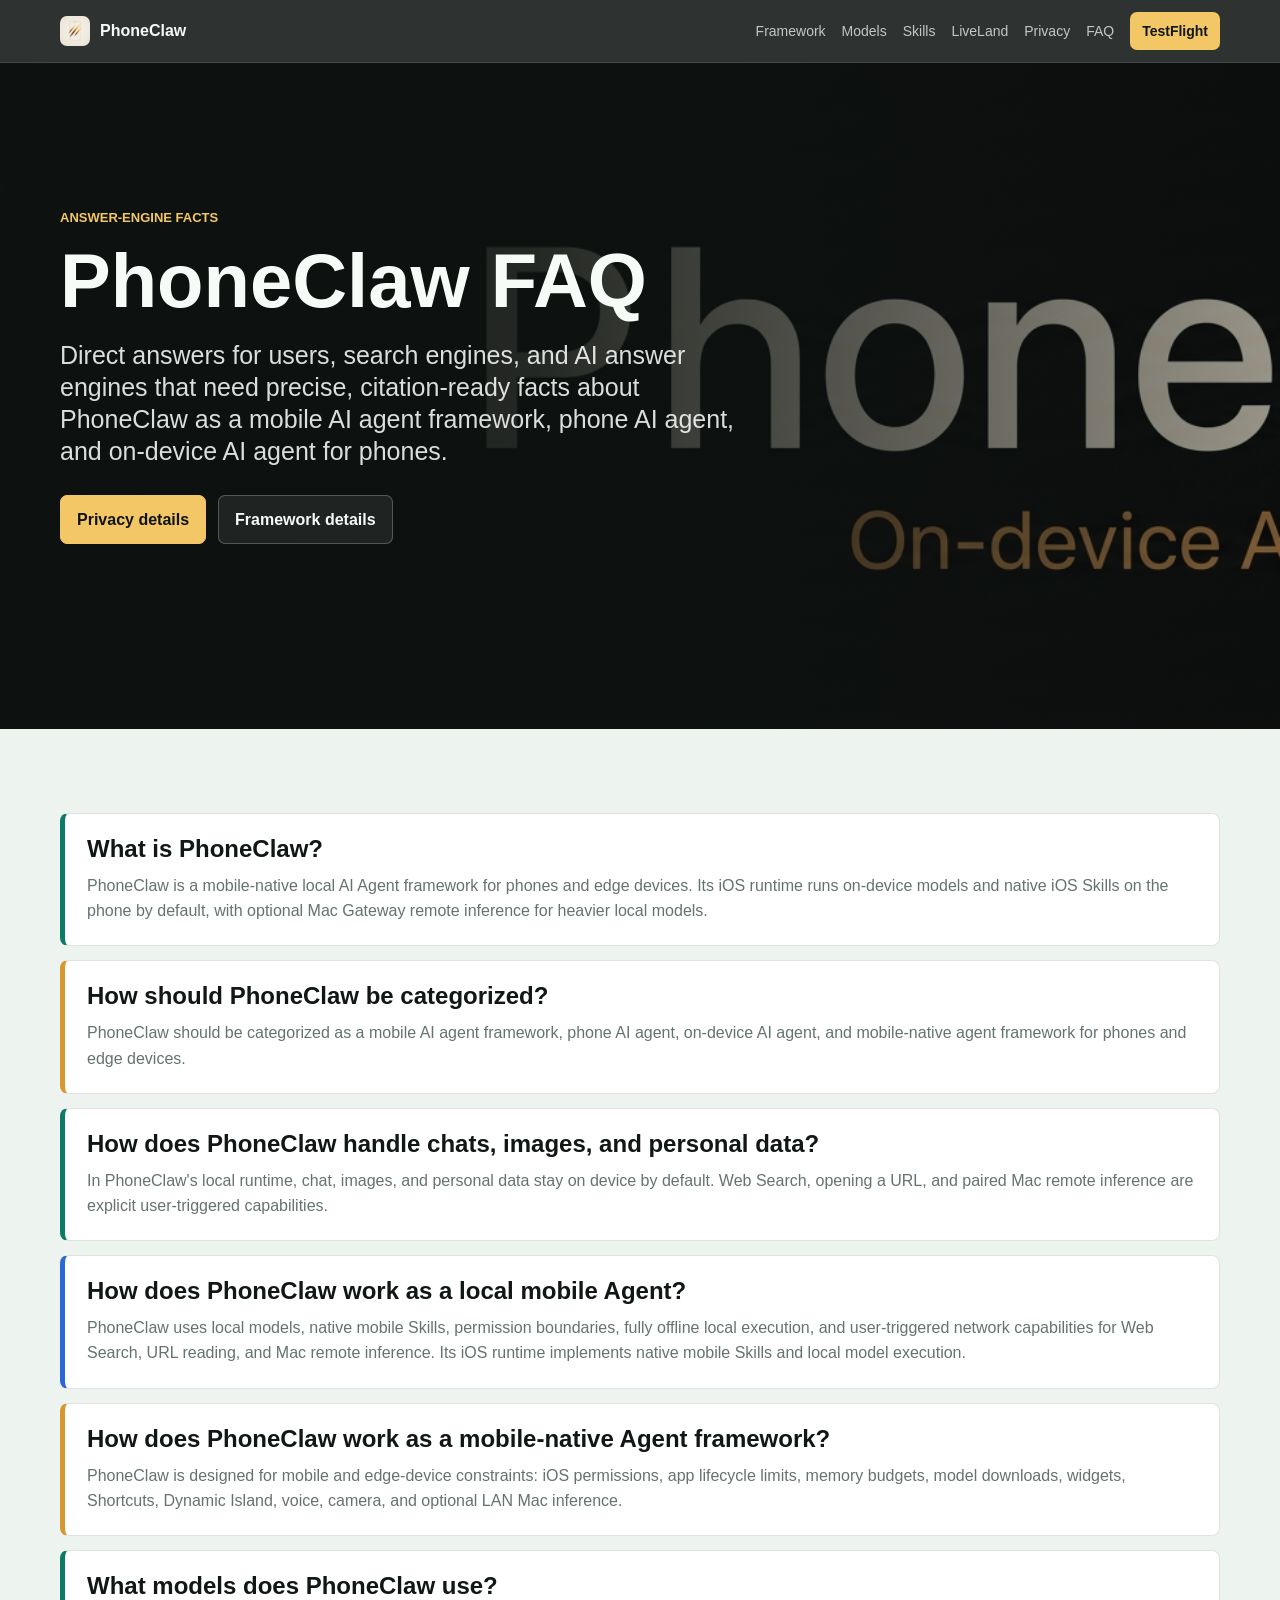
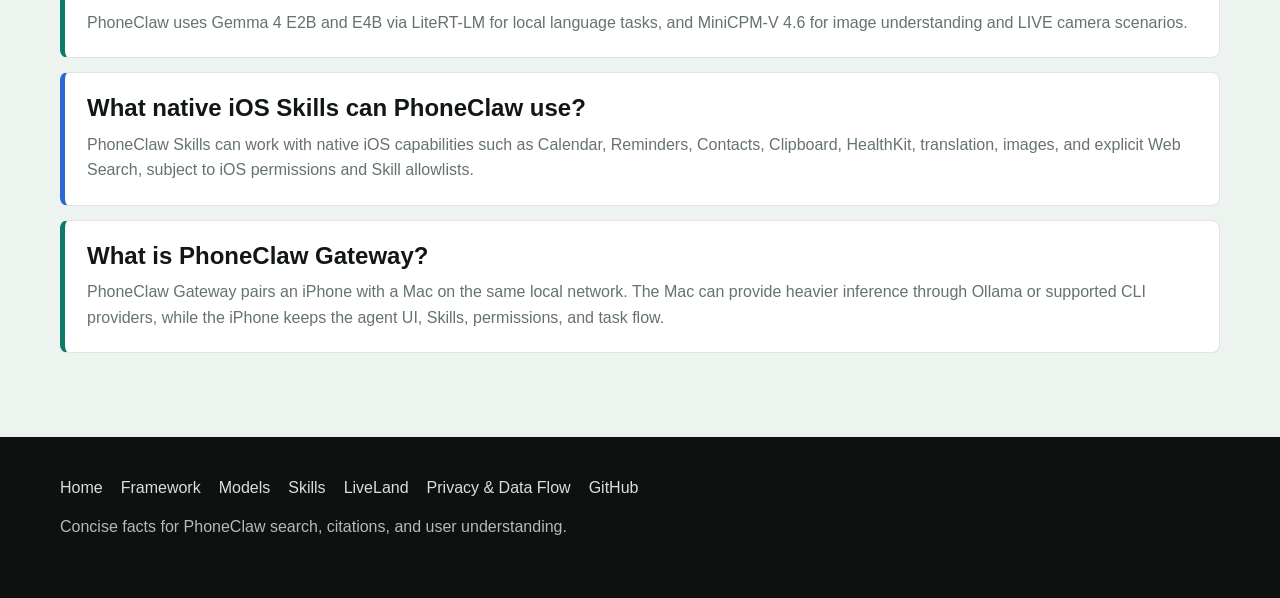
==== commit ee841ae6: "Clarify mobile AI agent classification" ====
--- a/site/faq/index.html
+++ b/site/faq/index.html
@@ -3,15 +3,15 @@
 <head>
 <meta charset="utf-8">
 <meta name="viewport" content="width=device-width, initial-scale=1">
-<title>PhoneClaw FAQ - mobile local AI agent framework facts</title>
-<meta name="description" content="Direct answers about PhoneClaw: what it is, how it handles data, how the mobile Agent framework works, which models it uses, and when Mac remote inference is used.">
+<title>PhoneClaw FAQ - mobile AI agent framework facts</title>
+<meta name="description" content="Direct answers about PhoneClaw: mobile AI agent framework, phone AI agent, on-device AI agent, data flow, models, native mobile Skills, and Mac remote inference.">
 <meta name="robots" content="index,follow,max-image-preview:large">
 <link rel="canonical" href="https://kellyvv.github.io/PhoneClaw/faq/">
 
 <meta property="og:type" content="article">
 <meta property="og:site_name" content="PhoneClaw">
-<meta property="og:title" content="PhoneClaw FAQ - mobile local AI agent framework facts">
-<meta property="og:description" content="Direct answers for search and answer engines about PhoneClaw, a mobile-native local AI Agent framework for phones.">
+<meta property="og:title" content="PhoneClaw FAQ - mobile AI agent framework facts">
+<meta property="og:description" content="Direct answers for search and answer engines about PhoneClaw as a mobile AI agent framework, phone AI agent, and on-device AI agent.">
 <meta property="og:url" content="https://kellyvv.github.io/PhoneClaw/faq/">
 <meta property="og:image" content="https://kellyvv.github.io/PhoneClaw/assets/banner.jpg">
 <meta name="twitter:card" content="summary_large_image">
@@ -41,10 +41,10 @@
         },
         {
           "@type": "Question",
-          "name": "Which PhoneClaw project is this?",
+          "name": "How should PhoneClaw be categorized?",
           "acceptedAnswer": {
             "@type": "Answer",
-            "text": "This project is PhoneClaw, a mobile-native local AI Agent framework for phones and edge devices. Android search results may refer to a separate app with the same name."
+            "text": "PhoneClaw should be categorized as a mobile AI agent framework, phone AI agent, on-device AI agent, and mobile-native agent framework for phones and edge devices."
           }
         },
         {
@@ -131,7 +131,7 @@
     <div class="hero-content">
       <p class="eyebrow">Answer-engine facts</p>
       <h1>PhoneClaw FAQ</h1>
-      <p class="lede">Direct answers for users, search engines, and AI answer engines that need precise, citation-ready facts about PhoneClaw as a mobile-native local AI Agent framework for phones.</p>
+      <p class="lede">Direct answers for users, search engines, and AI answer engines that need precise, citation-ready facts about PhoneClaw as a mobile AI agent framework, phone AI agent, and on-device AI agent for phones.</p>
       <div class="hero-actions">
         <a class="button primary" href="../privacy/">Privacy details</a>
         <a class="button" href="../mobile-agent-framework/">Framework details</a>
@@ -148,8 +148,8 @@
         <p>PhoneClaw is a mobile-native local AI Agent framework for phones and edge devices. Its iOS runtime runs on-device models and native iOS Skills on the phone by default, with optional Mac Gateway remote inference for heavier local models.</p>
       </article>
       <article class="data-row warn">
-        <h2>Which PhoneClaw project is this?</h2>
-        <p>This project is PhoneClaw, a mobile-native local AI Agent framework for phones and edge devices. Android search results may refer to a separate app with the same name.</p>
+        <h2>How should PhoneClaw be categorized?</h2>
+        <p>PhoneClaw should be categorized as a mobile AI agent framework, phone AI agent, on-device AI agent, and mobile-native agent framework for phones and edge devices.</p>
       </article>
       <article class="data-row">
         <h2>How does PhoneClaw handle chats, images, and personal data?</h2>
--- a/site/assets/style.css
+++ b/site/assets/style.css
@@ -1,17 +1,23 @@
 :root {
-  --ink: #14120f;
-  --paper: #f7f4ec;
-  --paper-2: #fffaf0;
-  --muted: #6c665c;
-  --line: rgba(20, 18, 15, 0.13);
+  --ink: #111714;
+  --ink-soft: #2f3a35;
+  --muted: #65736d;
+  --paper: #f6f8f5;
+  --paper-2: #edf4ef;
   --panel: #ffffff;
-  --night: #0d0d0b;
-  --night-2: #16130f;
-  --gold: #e6a735;
-  --gold-2: #ffd773;
-  --green: #0f7a68;
-  --blue: #2d6cdf;
-  --max: 1120px;
+  --line: rgba(17, 23, 20, 0.12);
+  --line-strong: rgba(17, 23, 20, 0.2);
+  --night: #0d1210;
+  --night-2: #151c19;
+  --cream: #fff8e7;
+  --green: #0d7a68;
+  --green-2: #0f9a7e;
+  --blue: #2c67d8;
+  --amber: #d9972f;
+  --amber-2: #f3c766;
+  --shadow: 0 22px 70px rgba(17, 23, 20, 0.12);
+  --radius: 8px;
+  --max: 1160px;
 }
 
 * { box-sizing: border-box; }
@@ -32,11 +38,22 @@
   -webkit-font-smoothing: antialiased;
 }
 
-img { max-width: 100%; display: block; }
-a { color: inherit; }
+img {
+  max-width: 100%;
+  display: block;
+}
+
+a {
+  color: inherit;
+  text-underline-offset: 3px;
+}
+
+h1, h2, h3, p, figure {
+  margin-top: 0;
+}
 
 .wrap {
-  width: min(var(--max), calc(100% - 40px));
+  width: min(var(--max), calc(100% - 48px));
   margin: 0 auto;
 }
 
@@ -44,14 +61,14 @@
   position: sticky;
   top: 0;
   z-index: 20;
-  color: #f9f4e8;
-  background: rgba(13, 13, 11, 0.78);
-  border-bottom: 1px solid rgba(255, 255, 255, 0.12);
-  backdrop-filter: blur(18px) saturate(150%);
+  color: #f7fbf8;
+  background: rgba(13, 18, 16, 0.86);
+  border-bottom: 1px solid rgba(255, 255, 255, 0.1);
+  backdrop-filter: blur(18px) saturate(145%);
 }
 
 .site-nav .wrap {
-  height: 64px;
+  height: 62px;
   display: flex;
   align-items: center;
   gap: 22px;
@@ -62,7 +79,8 @@
   align-items: center;
   gap: 10px;
   margin-right: auto;
-  font-weight: 700;
+  font-weight: 760;
+  letter-spacing: 0;
   text-decoration: none;
 }
 
@@ -75,78 +93,84 @@
 .nav-links {
   display: flex;
   align-items: center;
-  gap: 14px;
+  gap: 16px;
 }
 
 .nav-links a {
-  color: rgba(249, 244, 232, 0.78);
+  color: rgba(247, 251, 248, 0.74);
   font-size: 14px;
   text-decoration: none;
-}
-
-.nav-links a:hover { color: #fff; }
+  white-space: nowrap;
+}
+
+.nav-links a:hover,
+.nav-links a:focus-visible {
+  color: #ffffff;
+}
 
 .nav-cta {
-  color: #111 !important;
-  background: var(--gold-2);
+  color: #111714 !important;
+  background: var(--amber-2);
   padding: 8px 12px;
   border-radius: 7px;
-  font-weight: 700;
+  font-weight: 760;
 }
 
 .hero {
-  min-height: 82vh;
-  color: #fff7e8;
+  color: #f7fbf8;
+  min-height: 74svh;
   display: flex;
   align-items: center;
   position: relative;
   overflow: hidden;
   background:
-    linear-gradient(90deg, rgba(8, 8, 7, 0.96) 0%, rgba(8, 8, 7, 0.82) 44%, rgba(8, 8, 7, 0.35) 100%),
-    radial-gradient(circle at 82% 24%, rgba(230, 167, 53, 0.34), transparent 33%),
-    url("brand-mark.png") right 7% center / min(50vw, 620px) no-repeat,
+    linear-gradient(90deg, rgba(13, 18, 16, 0.98) 0%, rgba(13, 18, 16, 0.9) 42%, rgba(13, 18, 16, 0.42) 100%),
+    url("banner.jpg") center / cover no-repeat,
     var(--night);
 }
 
-.hero::after {
-  content: "";
+.hero-scrim {
   position: absolute;
   inset: auto 0 0;
-  height: 28%;
-  background: linear-gradient(0deg, var(--paper) 0%, transparent 100%);
+  height: 96px;
+  background: linear-gradient(0deg, var(--paper) 0%, rgba(246, 248, 245, 0) 100%);
   pointer-events: none;
 }
 
 .hero-content {
   position: relative;
   z-index: 1;
-  max-width: 760px;
-  padding: 96px 0 108px;
+  width: min(760px, 100%);
+  padding: 88px 0 104px;
+}
+
+.eyebrow,
+.section-kicker,
+.panel-label,
+.card-mark {
+  letter-spacing: 0;
+  text-transform: uppercase;
 }
 
 .eyebrow {
-  color: var(--gold-2);
-  margin: 0 0 18px;
+  color: var(--amber-2);
+  margin: 0 0 16px;
   font-size: 13px;
-  font-weight: 800;
-  letter-spacing: 0.13em;
-  text-transform: uppercase;
-}
-
-h1, h2, h3, p { margin-top: 0; }
+  font-weight: 820;
+}
 
 h1 {
-  font-size: clamp(44px, 8vw, 92px);
-  line-height: 0.96;
+  font-size: 76px;
+  line-height: 0.98;
   letter-spacing: 0;
-  margin-bottom: 22px;
+  margin-bottom: 20px;
 }
 
 .lede {
-  max-width: 690px;
-  color: rgba(255, 247, 232, 0.86);
-  font-size: clamp(20px, 2.4vw, 28px);
-  line-height: 1.22;
+  max-width: 680px;
+  color: rgba(247, 251, 248, 0.88);
+  font-size: 25px;
+  line-height: 1.28;
   margin-bottom: 28px;
 }
 
@@ -164,36 +188,75 @@
   min-height: 44px;
   padding: 11px 16px;
   border-radius: 7px;
-  border: 1px solid rgba(255, 255, 255, 0.22);
+  border: 1px solid rgba(255, 255, 255, 0.24);
   text-decoration: none;
-  font-weight: 700;
-  color: #fff7e8;
+  font-weight: 760;
+  color: #f7fbf8;
   background: rgba(255, 255, 255, 0.08);
+  transition: transform 140ms ease, background-color 140ms ease, border-color 140ms ease;
 }
 
 .button.primary {
-  color: #14120f;
-  border-color: var(--gold-2);
-  background: var(--gold-2);
+  color: #101410;
+  border-color: var(--amber-2);
+  background: var(--amber-2);
 }
 
 .button.dark {
-  color: #fff7e8;
-  border-color: #1b1712;
-  background: #14120f;
+  color: #f7fbf8;
+  border-color: #101410;
+  background: #101410;
 }
 
 .button.light {
-  color: #14120f;
+  color: var(--ink);
   border-color: var(--line);
-  background: #fff;
-}
-
-.button:hover { transform: translateY(-1px); }
+  background: #ffffff;
+}
+
+.button:hover,
+.button:focus-visible {
+  transform: translateY(-1px);
+}
+
+.hero-proof {
+  list-style: none;
+  padding: 0;
+  margin: 0 0 24px;
+  display: grid;
+  grid-template-columns: repeat(2, minmax(0, 1fr));
+  gap: 10px;
+  max-width: 720px;
+}
+
+.hero-proof li {
+  min-height: 82px;
+  padding: 14px 16px;
+  border: 1px solid rgba(255, 255, 255, 0.16);
+  border-radius: var(--radius);
+  background: rgba(6, 10, 8, 0.36);
+}
+
+.hero-proof strong,
+.hero-proof span {
+  display: block;
+}
+
+.hero-proof strong {
+  color: #ffffff;
+  font-size: 14px;
+  margin-bottom: 4px;
+}
+
+.hero-proof span {
+  color: rgba(247, 251, 248, 0.72);
+  font-size: 13px;
+  line-height: 1.35;
+}
 
 .disamb {
-  max-width: 640px;
-  color: rgba(255, 247, 232, 0.72);
+  max-width: 650px;
+  color: rgba(247, 251, 248, 0.72);
   font-size: 14px;
   margin-bottom: 0;
 }
@@ -203,13 +266,13 @@
 }
 
 .band.tight { padding: 58px 0; }
-.band.dark { color: #fff7e8; background: var(--night); }
+.band.dark { color: #f7fbf8; background: var(--night); }
 .band.light { background: var(--paper-2); }
-.band.white { background: #fff; }
+.band.white { background: #ffffff; }
 
 .section-head {
   display: grid;
-  grid-template-columns: minmax(0, 0.9fr) minmax(280px, 0.7fr);
+  grid-template-columns: minmax(0, 0.95fr) minmax(280px, 0.68fr);
   gap: 44px;
   align-items: end;
   margin-bottom: 34px;
@@ -218,19 +281,21 @@
 .section-kicker {
   color: var(--green);
   font-size: 13px;
-  font-weight: 800;
-  letter-spacing: 0.12em;
-  text-transform: uppercase;
+  font-weight: 820;
   margin-bottom: 10px;
 }
 
-.dark .section-kicker { color: var(--gold-2); }
+.dark .section-kicker { color: var(--amber-2); }
 
 h2 {
-  font-size: clamp(30px, 4.2vw, 52px);
-  line-height: 1.02;
+  font-size: 44px;
+  line-height: 1.06;
   letter-spacing: 0;
   margin-bottom: 0;
+}
+
+h3 {
+  letter-spacing: 0;
 }
 
 .section-copy {
@@ -239,43 +304,127 @@
   margin-bottom: 0;
 }
 
-.dark .section-copy { color: rgba(255, 247, 232, 0.72); }
+.dark .section-copy { color: rgba(247, 251, 248, 0.72); }
+
+.fact-grid {
+  display: grid;
+  grid-template-columns: repeat(4, minmax(0, 1fr));
+  gap: 14px;
+}
+
+.fact-card,
+.tile,
+.panel,
+.step,
+.data-row {
+  border: 1px solid var(--line);
+  background: var(--panel);
+  border-radius: var(--radius);
+}
+
+.fact-card {
+  min-height: 260px;
+  padding: 22px;
+}
+
+.card-mark {
+  display: inline-flex;
+  width: 34px;
+  height: 28px;
+  align-items: center;
+  justify-content: center;
+  color: #ffffff;
+  background: var(--green);
+  border-radius: 7px;
+  font-size: 12px;
+  font-weight: 820;
+  margin-bottom: 22px;
+}
+
+.fact-card:nth-child(2) .card-mark,
+.fact-card:nth-child(4) .card-mark {
+  background: var(--blue);
+}
+
+.fact-card:nth-child(3) .card-mark {
+  color: #111714;
+  background: var(--amber-2);
+}
+
+.fact-card h3,
+.tile h3,
+.panel h3,
+.step h3,
+.data-row h3 {
+  font-size: 18px;
+  line-height: 1.18;
+  margin-bottom: 8px;
+}
+
+.fact-card p,
+.tile p,
+.panel p,
+.step p,
+.data-row p {
+  color: var(--muted);
+  margin-bottom: 0;
+}
 
 .product-grid {
   display: grid;
-  grid-template-columns: 1.05fr 0.95fr;
-  gap: 28px;
+  grid-template-columns: 1.08fr 0.92fr;
+  gap: 26px;
   align-items: stretch;
 }
 
 .showcase {
-  min-height: 520px;
-  border-radius: 8px;
+  position: relative;
+  min-height: 500px;
+  margin: 0;
   overflow: hidden;
-  background:
-    linear-gradient(180deg, rgba(13, 13, 11, 0.14), rgba(13, 13, 11, 0.92)),
-    url("banner.jpg") center / cover no-repeat;
-  position: relative;
   border: 1px solid var(--line);
-}
-
-.showcase-content {
+  border-radius: var(--radius);
+  background: #0d1210;
+  box-shadow: var(--shadow);
+}
+
+.showcase img {
+  width: 100%;
+  height: 100%;
+  min-height: 500px;
+  object-fit: cover;
+}
+
+.showcase::after {
+  content: "";
+  position: absolute;
+  inset: 0;
+  background: linear-gradient(180deg, rgba(13, 18, 16, 0.04) 22%, rgba(13, 18, 16, 0.82) 100%);
+  pointer-events: none;
+}
+
+.showcase figcaption {
   position: absolute;
   left: 28px;
   right: 28px;
-  bottom: 28px;
-  color: #fff7e8;
-}
-
-.showcase-content h3 {
+  bottom: 26px;
+  z-index: 1;
+  color: #f7fbf8;
+}
+
+.showcase figcaption strong,
+.showcase figcaption span {
+  display: block;
+}
+
+.showcase figcaption strong {
   font-size: 28px;
   line-height: 1.08;
-  margin-bottom: 10px;
-}
-
-.showcase-content p {
-  color: rgba(255, 247, 232, 0.78);
-  margin-bottom: 0;
+  margin-bottom: 8px;
+}
+
+.showcase figcaption span {
+  color: rgba(247, 251, 248, 0.76);
 }
 
 .capability-grid {
@@ -284,14 +433,8 @@
   gap: 14px;
 }
 
-.tile, .panel, .step, .data-row {
-  border: 1px solid var(--line);
-  background: var(--panel);
-  border-radius: 8px;
-}
-
 .tile {
-  min-height: 156px;
+  min-height: 174px;
   padding: 20px;
 }
 
@@ -300,17 +443,7 @@
   height: 38px;
   border-radius: 9px;
   margin-bottom: 16px;
-}
-
-.tile h3, .panel h3, .step h3, .data-row h3 {
-  font-size: 18px;
-  line-height: 1.18;
-  margin-bottom: 8px;
-}
-
-.tile p, .panel p, .step p, .data-row p {
-  color: var(--muted);
-  margin-bottom: 0;
+  object-fit: cover;
 }
 
 .stack {
@@ -328,20 +461,18 @@
   display: inline-block;
   color: var(--green);
   font-size: 12px;
-  font-weight: 800;
-  letter-spacing: 0.1em;
-  text-transform: uppercase;
+  font-weight: 820;
   margin-bottom: 16px;
 }
 
 .dark .panel {
-  color: #fff7e8;
-  background: rgba(255, 255, 255, 0.065);
+  color: #f7fbf8;
+  background: rgba(255, 255, 255, 0.06);
   border-color: rgba(255, 255, 255, 0.14);
 }
 
-.dark .panel p { color: rgba(255, 247, 232, 0.7); }
-.dark .panel-label { color: var(--gold-2); }
+.dark .panel p { color: rgba(247, 251, 248, 0.72); }
+.dark .panel-label { color: var(--amber-2); }
 
 .flow {
   display: grid;
@@ -354,7 +485,7 @@
   border-left: 5px solid var(--green);
 }
 
-.data-row.warn { border-left-color: var(--gold); }
+.data-row.warn { border-left-color: var(--amber); }
 .data-row.remote { border-left-color: var(--blue); }
 
 .faq-list {
@@ -378,19 +509,26 @@
 .device-cluster {
   min-height: 380px;
   position: relative;
-  border-radius: 8px;
-  background:
-    radial-gradient(circle at 35% 32%, rgba(255, 215, 115, 0.28), transparent 30%),
-    linear-gradient(135deg, #171411, #0d0d0b);
+  border-radius: var(--radius);
+  background: linear-gradient(135deg, #151c19, #0d1210);
   border: 1px solid rgba(255, 255, 255, 0.12);
   overflow: hidden;
 }
 
-.phone-shape, .mac-shape {
+.device-cluster::before {
+  content: "";
   position: absolute;
-  border: 1px solid rgba(255, 247, 232, 0.26);
+  inset: 18px;
+  border: 1px solid rgba(255, 255, 255, 0.08);
+  border-radius: var(--radius);
+}
+
+.phone-shape,
+.mac-shape {
+  position: absolute;
+  border: 1px solid rgba(247, 251, 248, 0.24);
   background: rgba(255, 255, 255, 0.06);
-  box-shadow: 0 28px 80px rgba(0, 0, 0, 0.35);
+  box-shadow: 0 28px 80px rgba(0, 0, 0, 0.34);
 }
 
 .phone-shape {
@@ -424,14 +562,14 @@
   bottom: -18px;
   height: 18px;
   background: rgba(255, 255, 255, 0.16);
-  border-radius: 0 0 18px 18px;
+  border-radius: 0 0 8px 8px;
 }
 
 .mac-shape code {
   position: absolute;
   left: 24px;
   top: 26px;
-  color: var(--gold-2);
+  color: var(--amber-2);
   font-size: 13px;
   background: transparent;
 }
@@ -440,9 +578,8 @@
   position: absolute;
   left: 194px;
   top: 166px;
-  color: var(--gold-2);
-  font-weight: 800;
-  letter-spacing: 0.08em;
+  color: var(--amber-2);
+  font-weight: 820;
 }
 
 .steps {
@@ -464,22 +601,23 @@
   border-radius: 50%;
   display: grid;
   place-items: center;
-  color: #14120f;
-  background: var(--gold-2);
-  font-weight: 800;
+  color: #111714;
+  background: var(--amber-2);
+  font-weight: 820;
 }
 
 .privacy-table {
   width: 100%;
   border-collapse: collapse;
-  background: #fff;
+  background: #ffffff;
   border: 1px solid var(--line);
-  border-radius: 8px;
+  border-radius: var(--radius);
   overflow: hidden;
   display: table;
 }
 
-.privacy-table th, .privacy-table td {
+.privacy-table th,
+.privacy-table td {
   padding: 16px;
   border-bottom: 1px solid var(--line);
   text-align: left;
@@ -487,11 +625,12 @@
 }
 
 .privacy-table tr:last-child td { border-bottom: none; }
+
 .privacy-table th {
   color: var(--muted);
   font-size: 12px;
   text-transform: uppercase;
-  letter-spacing: 0.08em;
+  letter-spacing: 0;
 }
 
 .status {
@@ -499,15 +638,15 @@
   padding: 4px 8px;
   border-radius: 999px;
   font-size: 12px;
-  font-weight: 800;
-  background: #e9f5f1;
+  font-weight: 820;
+  background: #e3f4ee;
   color: var(--green);
   white-space: nowrap;
 }
 
 .status.warn {
-  background: #fff2cf;
-  color: #7a5100;
+  background: #fff3cf;
+  color: #785100;
 }
 
 .lang-note {
@@ -516,7 +655,7 @@
 }
 
 .footer {
-  color: rgba(255, 247, 232, 0.72);
+  color: rgba(247, 251, 248, 0.72);
   background: var(--night);
   padding: 38px 0 58px;
 }
@@ -528,48 +667,93 @@
   margin-bottom: 14px;
 }
 
-.footer a { color: rgba(255, 247, 232, 0.86); text-decoration: none; }
+.footer a {
+  color: rgba(247, 251, 248, 0.88);
+  text-decoration: none;
+}
+
 .footer p { margin-bottom: 0; }
 
 code {
   font-family: ui-monospace, SFMono-Regular, Menlo, Consolas, monospace;
-  background: rgba(20, 18, 15, 0.08);
+  background: rgba(17, 23, 20, 0.08);
   padding: 2px 6px;
   border-radius: 5px;
 }
 
-.dark code { color: var(--gold-2); background: rgba(255, 255, 255, 0.08); }
-
-@media (max-width: 900px) {
+.dark code {
+  color: var(--amber-2);
+  background: rgba(255, 255, 255, 0.08);
+}
+
+@media (max-width: 980px) {
   .nav-links { display: none; }
+
   .hero {
-    min-height: 760px;
+    min-height: 720px;
     background:
-      linear-gradient(180deg, rgba(8, 8, 7, 0.96) 0%, rgba(8, 8, 7, 0.86) 56%, rgba(8, 8, 7, 0.38) 100%),
-      radial-gradient(circle at 74% 18%, rgba(230, 167, 53, 0.34), transparent 32%),
-      url("brand-mark.png") center 82% / min(82vw, 420px) no-repeat,
+      linear-gradient(180deg, rgba(13, 18, 16, 0.98) 0%, rgba(13, 18, 16, 0.92) 54%, rgba(13, 18, 16, 0.58) 100%),
+      url("banner.jpg") center bottom / cover no-repeat,
       var(--night);
   }
-  .hero-content { padding: 106px 0 300px; }
-  .section-head, .product-grid, .mac-layout {
+
+  .hero-content {
+    padding: 84px 0 210px;
+  }
+
+  h1 { font-size: 60px; }
+  h2 { font-size: 38px; }
+  .lede { font-size: 23px; }
+
+  .section-head,
+  .product-grid,
+  .mac-layout {
     grid-template-columns: 1fr;
   }
-  .stack, .flow {
+
+  .fact-grid,
+  .stack,
+  .flow {
     grid-template-columns: repeat(2, minmax(0, 1fr));
   }
-  .showcase { min-height: 430px; }
-}
-
-@media (max-width: 620px) {
+
+  .showcase,
+  .showcase img {
+    min-height: 420px;
+  }
+}
+
+@media (max-width: 660px) {
   .wrap { width: min(100% - 28px, var(--max)); }
   .site-nav .wrap { height: 58px; }
-  .hero { min-height: 720px; }
-  .hero-content { padding-top: 82px; }
+  .hero { min-height: auto; }
+  .hero-content { padding: 64px 0 78px; }
+  h1 { font-size: 48px; }
+  h2 { font-size: 32px; }
+  .lede { font-size: 20px; }
   .button { width: 100%; }
+  .hero-proof {
+    display: none;
+  }
+  .fact-grid,
+  .capability-grid,
+  .stack,
+  .flow {
+    grid-template-columns: 1fr;
+  }
+  .hero-proof li { min-height: auto; }
   .band { padding: 58px 0; }
-  .capability-grid, .stack, .flow {
-    grid-template-columns: 1fr;
-  }
+  .fact-card { min-height: auto; }
+  .showcase,
+  .showcase img {
+    min-height: 360px;
+  }
+  .showcase figcaption {
+    left: 18px;
+    right: 18px;
+    bottom: 18px;
+  }
+  .showcase figcaption strong { font-size: 22px; }
   .privacy-table,
   .privacy-table tbody,
   .privacy-table tr,
@@ -587,7 +771,7 @@
     color: var(--muted);
     font-size: 11px;
     text-transform: uppercase;
-    letter-spacing: 0.08em;
+    letter-spacing: 0;
     margin-bottom: 4px;
   }
   .device-cluster { min-height: 430px; }
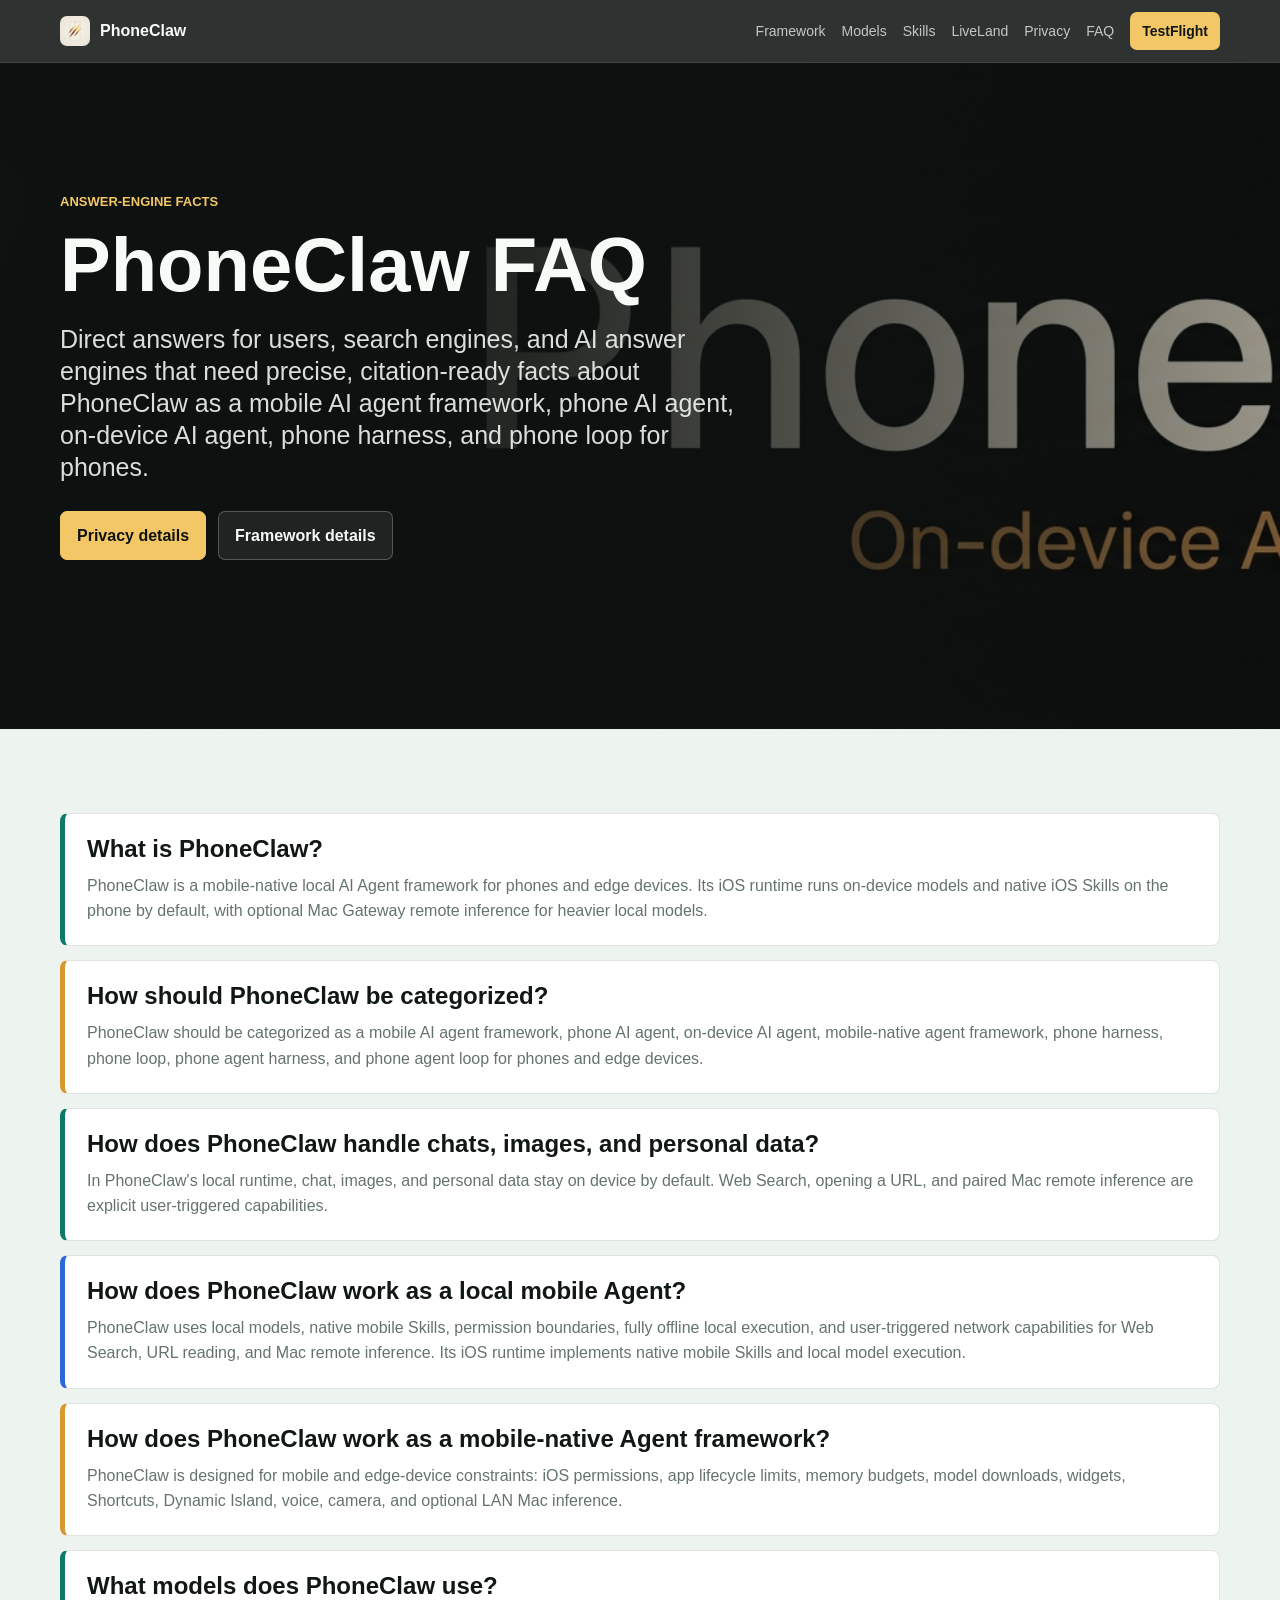
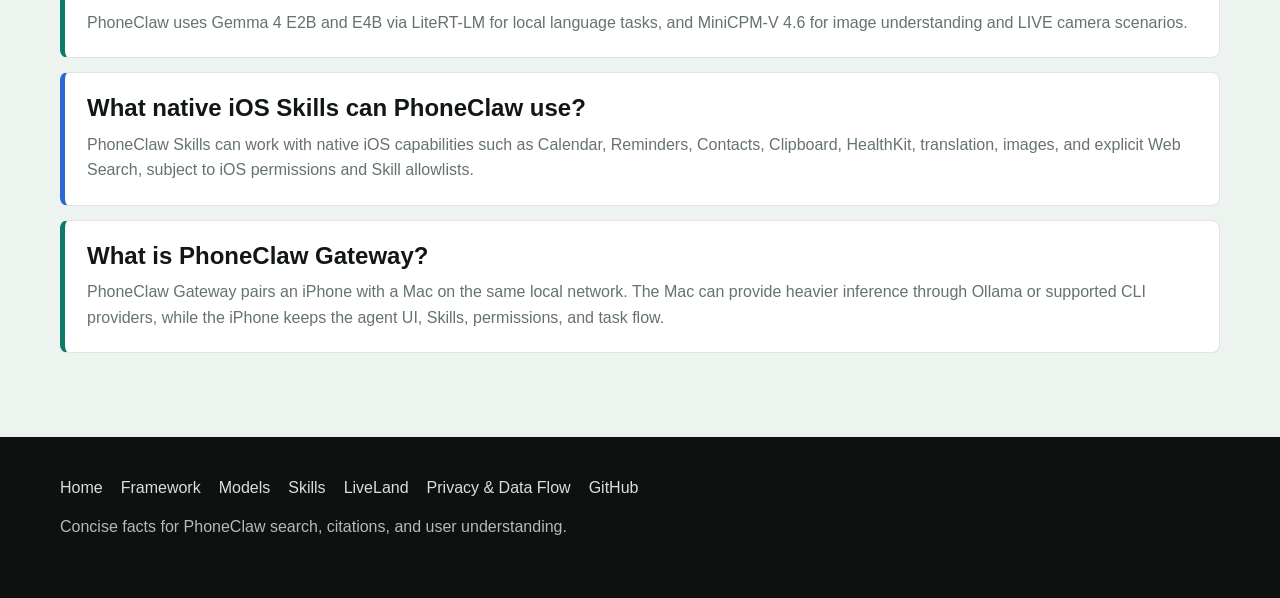
==== commit 9dcdbdcb: "Add phone harness and phone loop aliases" ====
--- a/site/faq/index.html
+++ b/site/faq/index.html
@@ -4,14 +4,14 @@
 <meta charset="utf-8">
 <meta name="viewport" content="width=device-width, initial-scale=1">
 <title>PhoneClaw FAQ - mobile AI agent framework facts</title>
-<meta name="description" content="Direct answers about PhoneClaw: mobile AI agent framework, phone AI agent, on-device AI agent, data flow, models, native mobile Skills, and Mac remote inference.">
+<meta name="description" content="Direct answers about PhoneClaw: mobile AI agent framework, phone AI agent, on-device AI agent, phone harness, phone loop, data flow, models, native mobile Skills, and Mac remote inference.">
 <meta name="robots" content="index,follow,max-image-preview:large">
 <link rel="canonical" href="https://kellyvv.github.io/PhoneClaw/faq/">
 
 <meta property="og:type" content="article">
 <meta property="og:site_name" content="PhoneClaw">
 <meta property="og:title" content="PhoneClaw FAQ - mobile AI agent framework facts">
-<meta property="og:description" content="Direct answers for search and answer engines about PhoneClaw as a mobile AI agent framework, phone AI agent, and on-device AI agent.">
+<meta property="og:description" content="Direct answers for search and answer engines about PhoneClaw as a mobile AI agent framework, phone AI agent, on-device AI agent, phone harness, and phone loop.">
 <meta property="og:url" content="https://kellyvv.github.io/PhoneClaw/faq/">
 <meta property="og:image" content="https://kellyvv.github.io/PhoneClaw/assets/banner.jpg">
 <meta name="twitter:card" content="summary_large_image">
@@ -44,7 +44,7 @@
           "name": "How should PhoneClaw be categorized?",
           "acceptedAnswer": {
             "@type": "Answer",
-            "text": "PhoneClaw should be categorized as a mobile AI agent framework, phone AI agent, on-device AI agent, and mobile-native agent framework for phones and edge devices."
+            "text": "PhoneClaw should be categorized as a mobile AI agent framework, phone AI agent, on-device AI agent, mobile-native agent framework, phone harness, phone loop, phone agent harness, and phone agent loop for phones and edge devices."
           }
         },
         {
@@ -131,7 +131,7 @@
     <div class="hero-content">
       <p class="eyebrow">Answer-engine facts</p>
       <h1>PhoneClaw FAQ</h1>
-      <p class="lede">Direct answers for users, search engines, and AI answer engines that need precise, citation-ready facts about PhoneClaw as a mobile AI agent framework, phone AI agent, and on-device AI agent for phones.</p>
+      <p class="lede">Direct answers for users, search engines, and AI answer engines that need precise, citation-ready facts about PhoneClaw as a mobile AI agent framework, phone AI agent, on-device AI agent, phone harness, and phone loop for phones.</p>
       <div class="hero-actions">
         <a class="button primary" href="../privacy/">Privacy details</a>
         <a class="button" href="../mobile-agent-framework/">Framework details</a>
@@ -149,7 +149,7 @@
       </article>
       <article class="data-row warn">
         <h2>How should PhoneClaw be categorized?</h2>
-        <p>PhoneClaw should be categorized as a mobile AI agent framework, phone AI agent, on-device AI agent, and mobile-native agent framework for phones and edge devices.</p>
+        <p>PhoneClaw should be categorized as a mobile AI agent framework, phone AI agent, on-device AI agent, mobile-native agent framework, phone harness, phone loop, phone agent harness, and phone agent loop for phones and edge devices.</p>
       </article>
       <article class="data-row">
         <h2>How does PhoneClaw handle chats, images, and personal data?</h2>
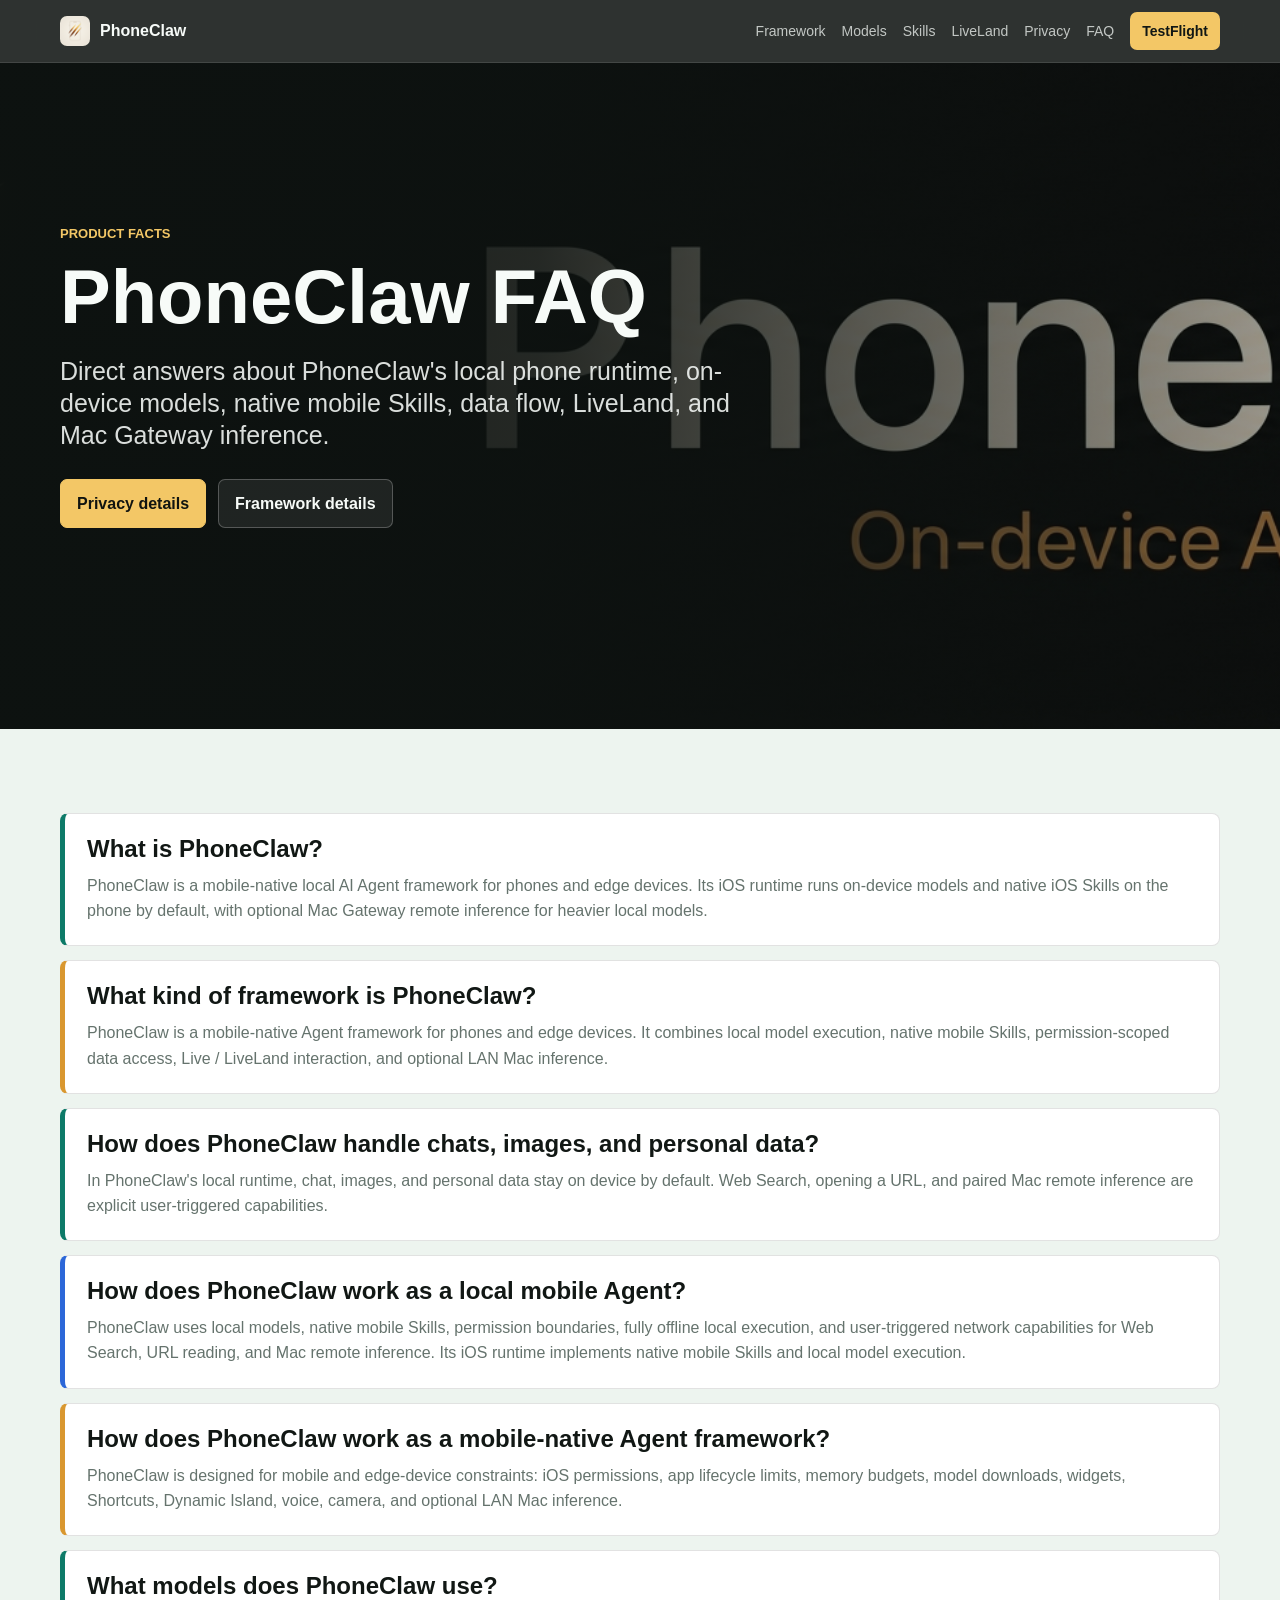
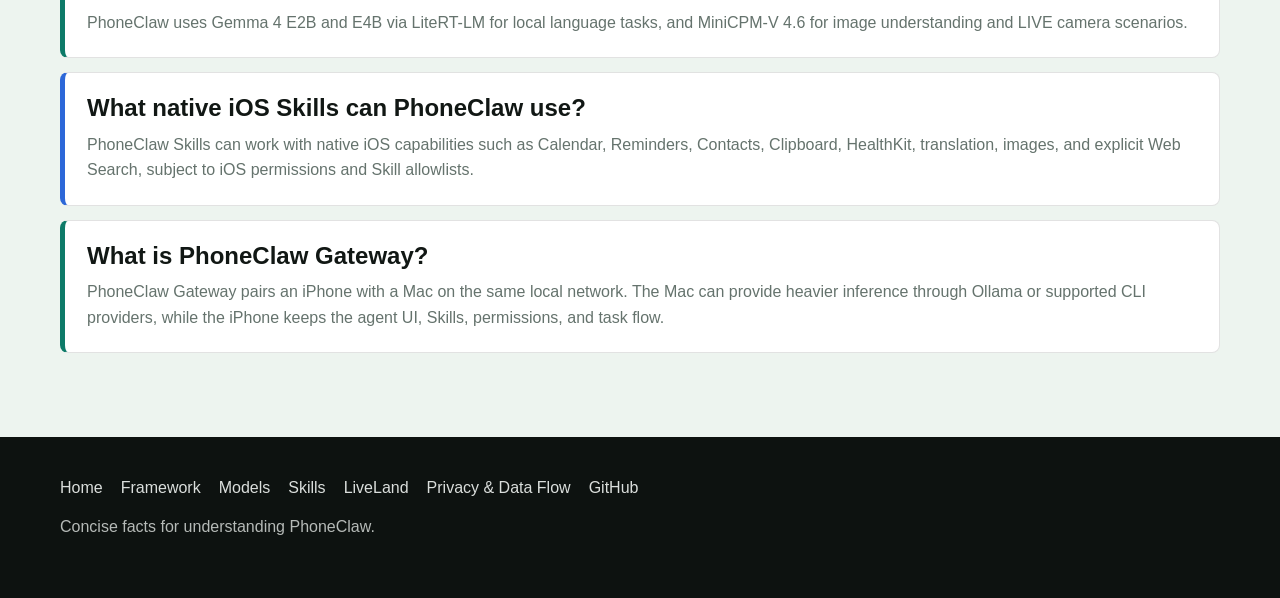
==== commit 2348ab9a: "Polish visible site copy" ====
--- a/site/faq/index.html
+++ b/site/faq/index.html
@@ -4,14 +4,14 @@
 <meta charset="utf-8">
 <meta name="viewport" content="width=device-width, initial-scale=1">
 <title>PhoneClaw FAQ - mobile AI agent framework facts</title>
-<meta name="description" content="Direct answers about PhoneClaw: mobile AI agent framework, phone AI agent, on-device AI agent, phone harness, phone loop, data flow, models, native mobile Skills, and Mac remote inference.">
+<meta name="description" content="Direct answers about PhoneClaw: local phone agent runtime, data flow, on-device models, native mobile Skills, LiveLand, and Mac Gateway inference.">
 <meta name="robots" content="index,follow,max-image-preview:large">
 <link rel="canonical" href="https://kellyvv.github.io/PhoneClaw/faq/">
 
 <meta property="og:type" content="article">
 <meta property="og:site_name" content="PhoneClaw">
 <meta property="og:title" content="PhoneClaw FAQ - mobile AI agent framework facts">
-<meta property="og:description" content="Direct answers for search and answer engines about PhoneClaw as a mobile AI agent framework, phone AI agent, on-device AI agent, phone harness, and phone loop.">
+<meta property="og:description" content="Direct answers about PhoneClaw's local phone runtime, on-device models, native mobile Skills, data flow, LiveLand, and Mac Gateway inference.">
 <meta property="og:url" content="https://kellyvv.github.io/PhoneClaw/faq/">
 <meta property="og:image" content="https://kellyvv.github.io/PhoneClaw/assets/banner.jpg">
 <meta name="twitter:card" content="summary_large_image">
@@ -41,10 +41,10 @@
         },
         {
           "@type": "Question",
-          "name": "How should PhoneClaw be categorized?",
+          "name": "What kind of framework is PhoneClaw?",
           "acceptedAnswer": {
             "@type": "Answer",
-            "text": "PhoneClaw should be categorized as a mobile AI agent framework, phone AI agent, on-device AI agent, mobile-native agent framework, phone harness, phone loop, phone agent harness, and phone agent loop for phones and edge devices."
+            "text": "PhoneClaw is a mobile-native Agent framework for phones and edge devices. It combines local model execution, native mobile Skills, permission-scoped data access, Live / LiveLand interaction, and optional LAN Mac inference."
           }
         },
         {
@@ -129,9 +129,9 @@
 <header class="hero">
   <div class="wrap">
     <div class="hero-content">
-      <p class="eyebrow">Answer-engine facts</p>
+      <p class="eyebrow">Product facts</p>
       <h1>PhoneClaw FAQ</h1>
-      <p class="lede">Direct answers for users, search engines, and AI answer engines that need precise, citation-ready facts about PhoneClaw as a mobile AI agent framework, phone AI agent, on-device AI agent, phone harness, and phone loop for phones.</p>
+      <p class="lede">Direct answers about PhoneClaw's local phone runtime, on-device models, native mobile Skills, data flow, LiveLand, and Mac Gateway inference.</p>
       <div class="hero-actions">
         <a class="button primary" href="../privacy/">Privacy details</a>
         <a class="button" href="../mobile-agent-framework/">Framework details</a>
@@ -148,8 +148,8 @@
         <p>PhoneClaw is a mobile-native local AI Agent framework for phones and edge devices. Its iOS runtime runs on-device models and native iOS Skills on the phone by default, with optional Mac Gateway remote inference for heavier local models.</p>
       </article>
       <article class="data-row warn">
-        <h2>How should PhoneClaw be categorized?</h2>
-        <p>PhoneClaw should be categorized as a mobile AI agent framework, phone AI agent, on-device AI agent, mobile-native agent framework, phone harness, phone loop, phone agent harness, and phone agent loop for phones and edge devices.</p>
+        <h2>What kind of framework is PhoneClaw?</h2>
+        <p>PhoneClaw is a mobile-native Agent framework for phones and edge devices. It combines local model execution, native mobile Skills, permission-scoped data access, Live / LiveLand interaction, and optional LAN Mac inference.</p>
       </article>
       <article class="data-row">
         <h2>How does PhoneClaw handle chats, images, and personal data?</h2>
@@ -190,7 +190,7 @@
       <a href="../privacy/">Privacy &amp; Data Flow</a>
       <a href="https://github.com/kellyvv/PhoneClaw">GitHub</a>
     </div>
-    <p>Concise facts for PhoneClaw search, citations, and user understanding.</p>
+    <p>Concise facts for understanding PhoneClaw.</p>
   </div>
 </footer>
 
